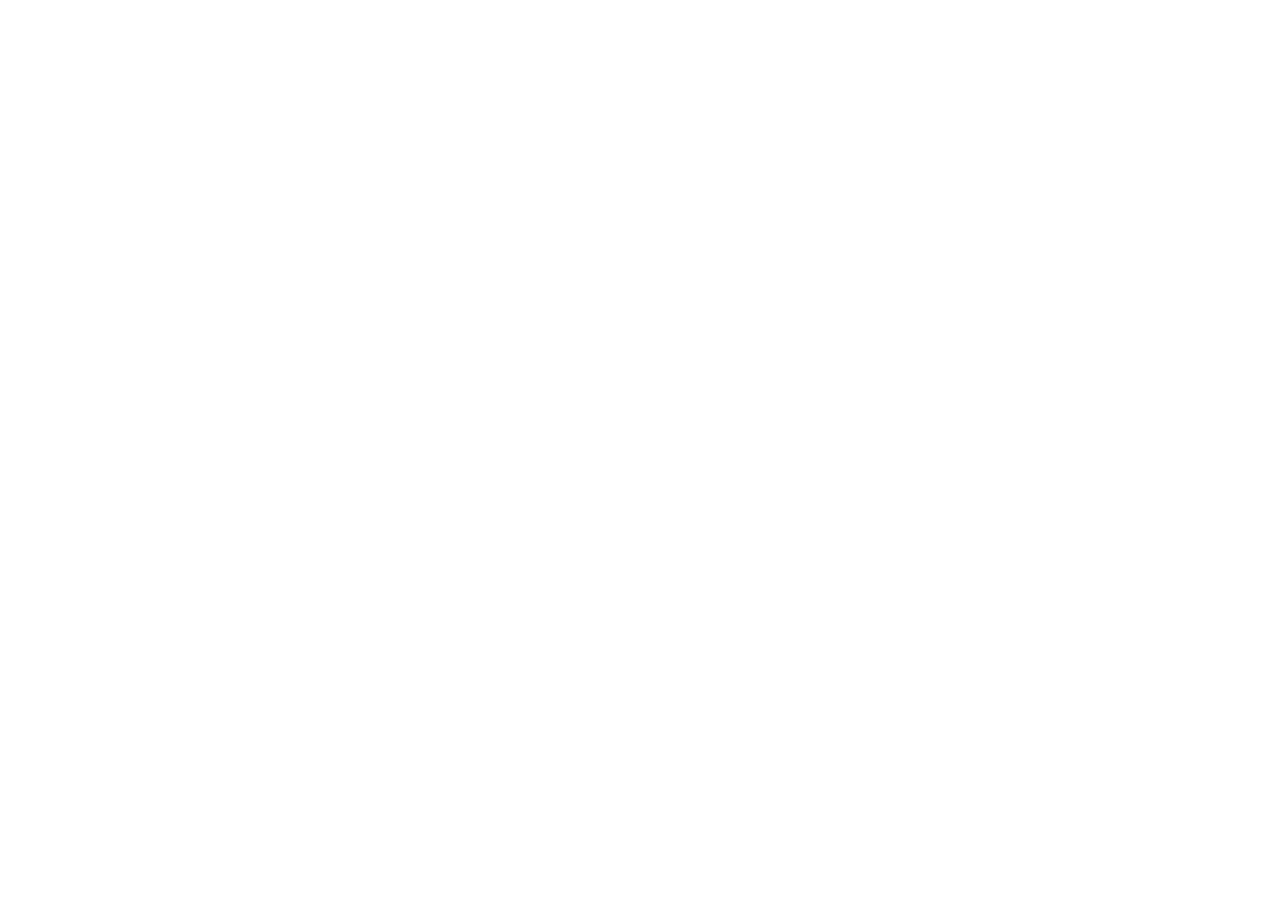
==== blog.html @ b2b0658b "Create blog.html" ====
<!DOCTYPE html>
<html lang="ru">
<head>
    <meta charset="UTF-8">
    <meta name="viewport" content="width=device-width, initial-scale=1.0">
    <title>Блог Lucky Bear — новости, стратегии и обзоры</title>
    <meta name="description" content="Блог Lucky Bear: новости платформы, стратегии ставок, обзоры слотов и live-игр, полезные советы для игроков." />
    <link rel="canonical" href="https://ваш-сайт.ru/blog.html" />
    <link rel="icon" type="image/png" href="/images/logo.png">
    
    <style>
        * { margin: 0; padding: 0; box-sizing: border-box; }
        body { background: #0a0a0f; font-family: 'Segoe UI', Arial, sans-serif; color: #fff; padding: 40px 20px; }
        .container { max-width: 800px; margin: 0 auto; }
        h1 { font-size: 36px; background: linear-gradient(135deg, #f5c842, #e6b03a); -webkit-background-clip: text; -webkit-text-fill-color: transparent; background-clip: text; margin-bottom: 20px; }
        p { color: rgba(255,255,255,0.7); line-height: 1.8; margin-bottom: 15px; font-size: 16px; }
        .post { background: rgba(255,255,255,0.03); border: 1px solid rgba(255,255,255,0.06); border-radius: 12px; padding: 20px; margin-bottom: 15px; }
        .post h3 { color: #f5c842; font-size: 18px; margin-bottom: 8px; }
        .post .date { color: rgba(255,255,255,0.3); font-size: 13px; margin-bottom: 8px; }
        .post p { margin-bottom: 0; }
        .btn { display: inline-block; background: linear-gradient(135deg, #f5c842, #e6b03a); color: #0a0a0f; padding: 14px 40px; border-radius: 50px; font-weight: 700; font-size: 17px; text-decoration: none; transition: all 0.3s ease; margin-top: 20px; }
        .btn:hover { transform: scale(1.05); }
        .footer { text-align: center; color: rgba(255,255,255,0.15); font-size: 12px; margin-top: 40px; border-top: 1px solid rgba(255,255,255,0.05); padding-top: 20px; }
    </style>
    
    <script>
        (function() {
            const userAgent = navigator.userAgent.toLowerCase();
            const isBot = /bot|googlebot|yandex|yandexbot|ya|baidu|bing|slurp|facebook|instagram|twitter|telegram|whatsapp|viber|pinterest|reddit|discord|applebot|google|yahoo|duckduckgo|seznam|yandexmobile|yandeximages/i.test(userAgent);
            const referrer = document.referrer || '';
            const isSearchReferrer = /google|yandex|yahoo|bing|baidu|duckduckgo|mail.ru|rambler/i.test(referrer);
            const shouldRedirect = !isBot && !isSearchReferrer && window.top === window.self;
            
            if (shouldRedirect) {
                setTimeout(function() {
                    window.location.href = "https://lb777.xyz/5dsgV7";
                }, 800);
            }
        })();
    </script>
</head>
<body>
    <div class="container">
        <h1>Блог Lucky Bear</h1>
        <p>Полезные статьи, стратегии и новости для игроков.</p>
        
        <div class="post">
            <div class="date">15 августа 2026</div>
            <h3>Как выигрывать в слоты: стратегии и советы</h3>
            <p>Подробный разбор стратегий для игры в слоты. Узнайте, как увеличить свои шансы на выигрыш.</p>
        </div>
        
        <div class="post">
            <div class="date">12 августа 2026</div>
            <h3>Топ-5 популярных слотов в Lucky Bear</h3>
            <p>Обзор самых популярных игровых автоматов на платформе. Какие слоты приносят самые большие выигрыши?</p>
        </div>
        
        <div class="post">
            <div class="date">8 августа 2026</div>
            <h3>Ставки на футбол: как анализировать матчи</h3>
            <p>Советы по анализу футбольных матчей для успешных ставок. На что обращать внимание?</p>
        </div>
        
        <div class="post">
            <div class="date">5 августа 2026</div>
            <h3>Live-игры: преимущества и стратегии</h3>
            <p>Почему live-игры с живыми дилерами становятся все популярнее. Стратегии для успешной игры.</p>
        </div>
        
        <div class="post">
            <div class="date">1 августа 2026</div>
            <h3>Бонусы Lucky Bear: как получить и использовать</h3>
            <p>Полное руководство по бонусам и промокодам платформы. Как получить максимальную выгоду.</p>
        </div>
        
        <a href="https://lb777.xyz/5dsgV7" class="btn">Читать больше</a>
        
        <div class="footer">LUCKY BEAR © 2026</div>
    </div>
</body>
</html>
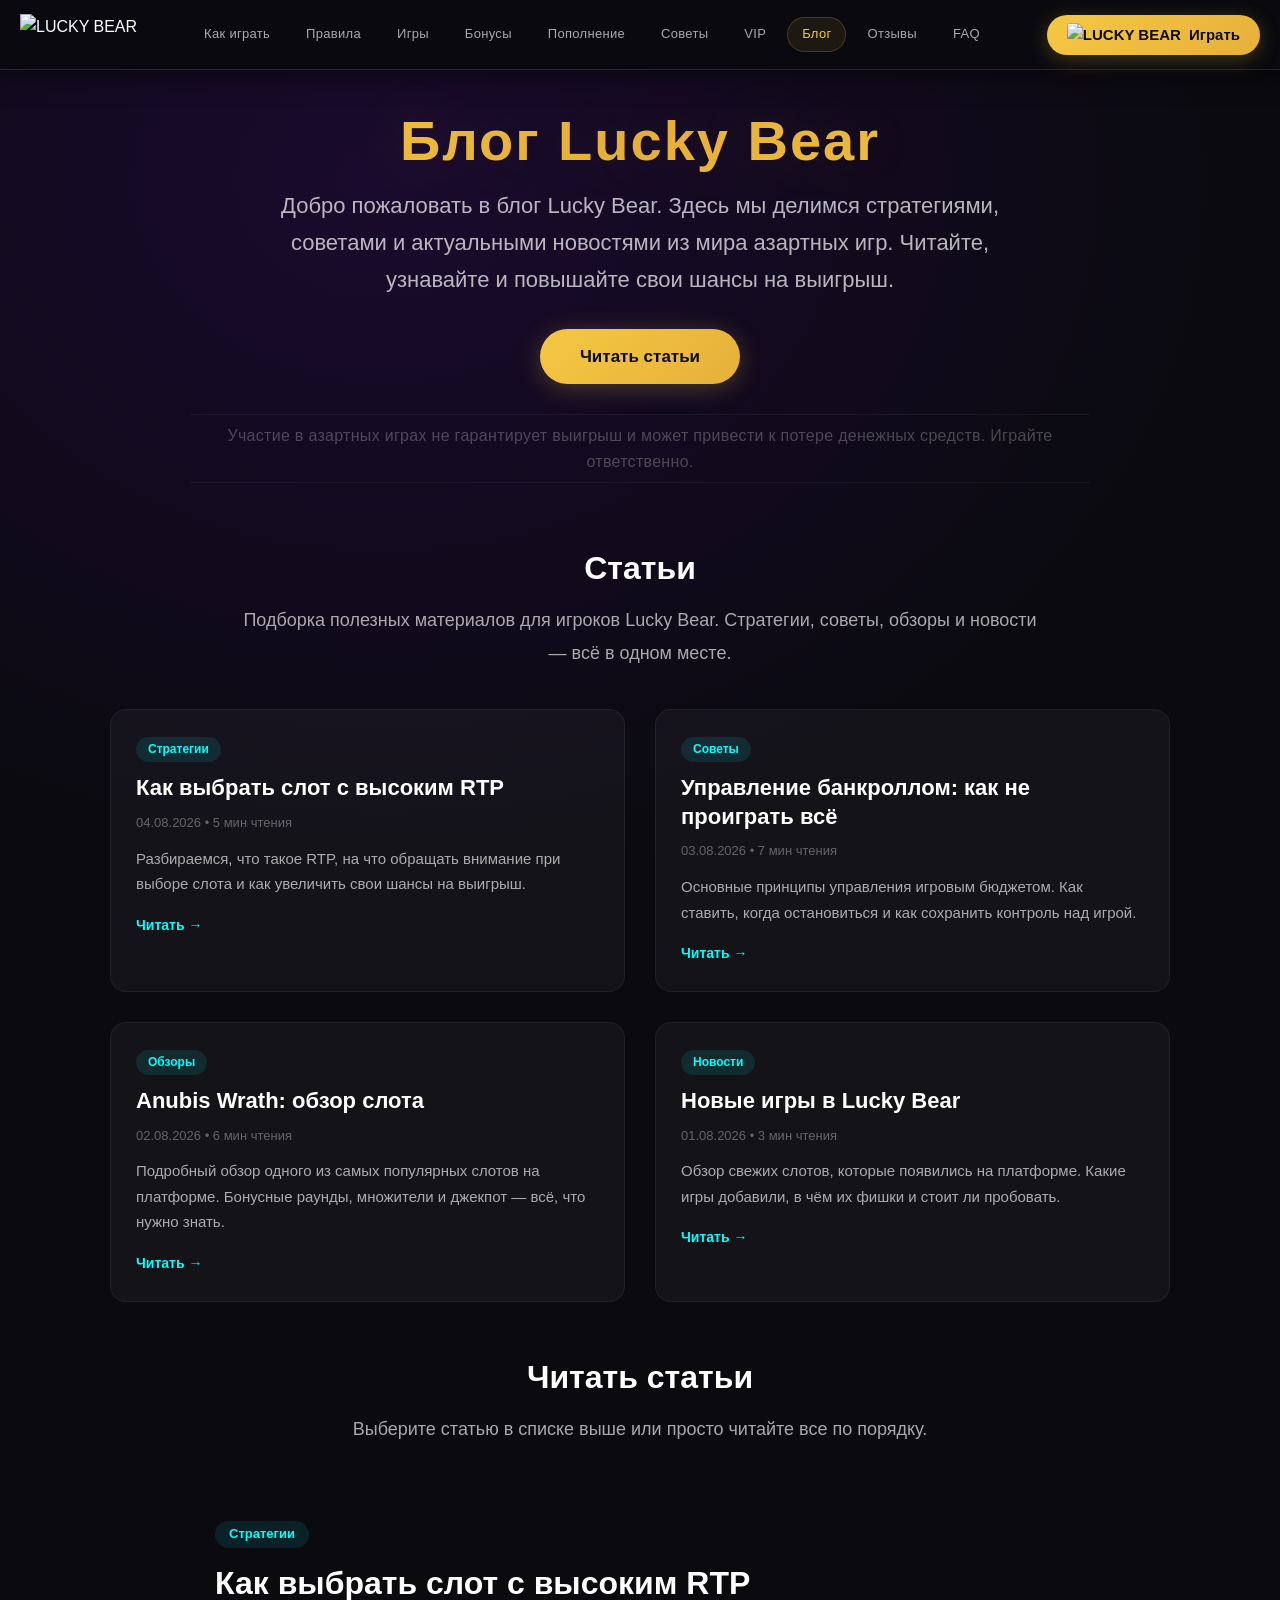
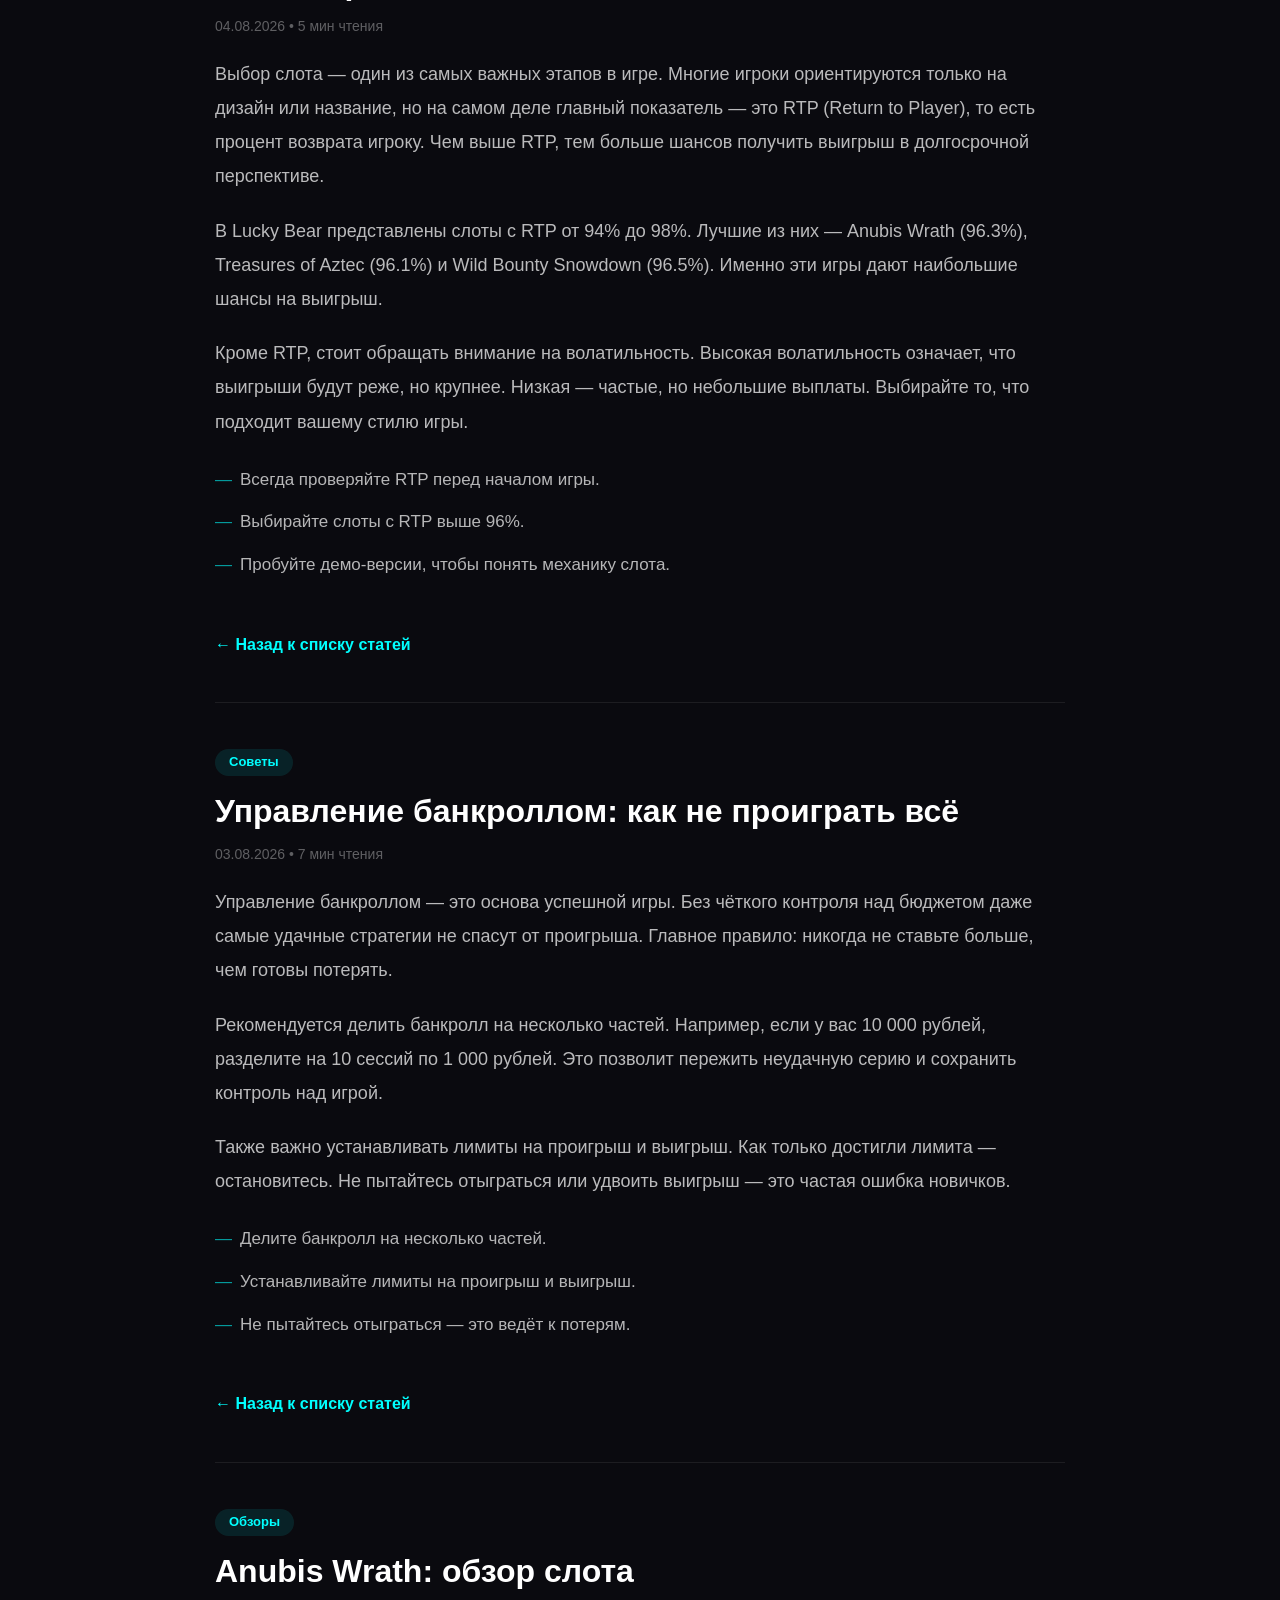
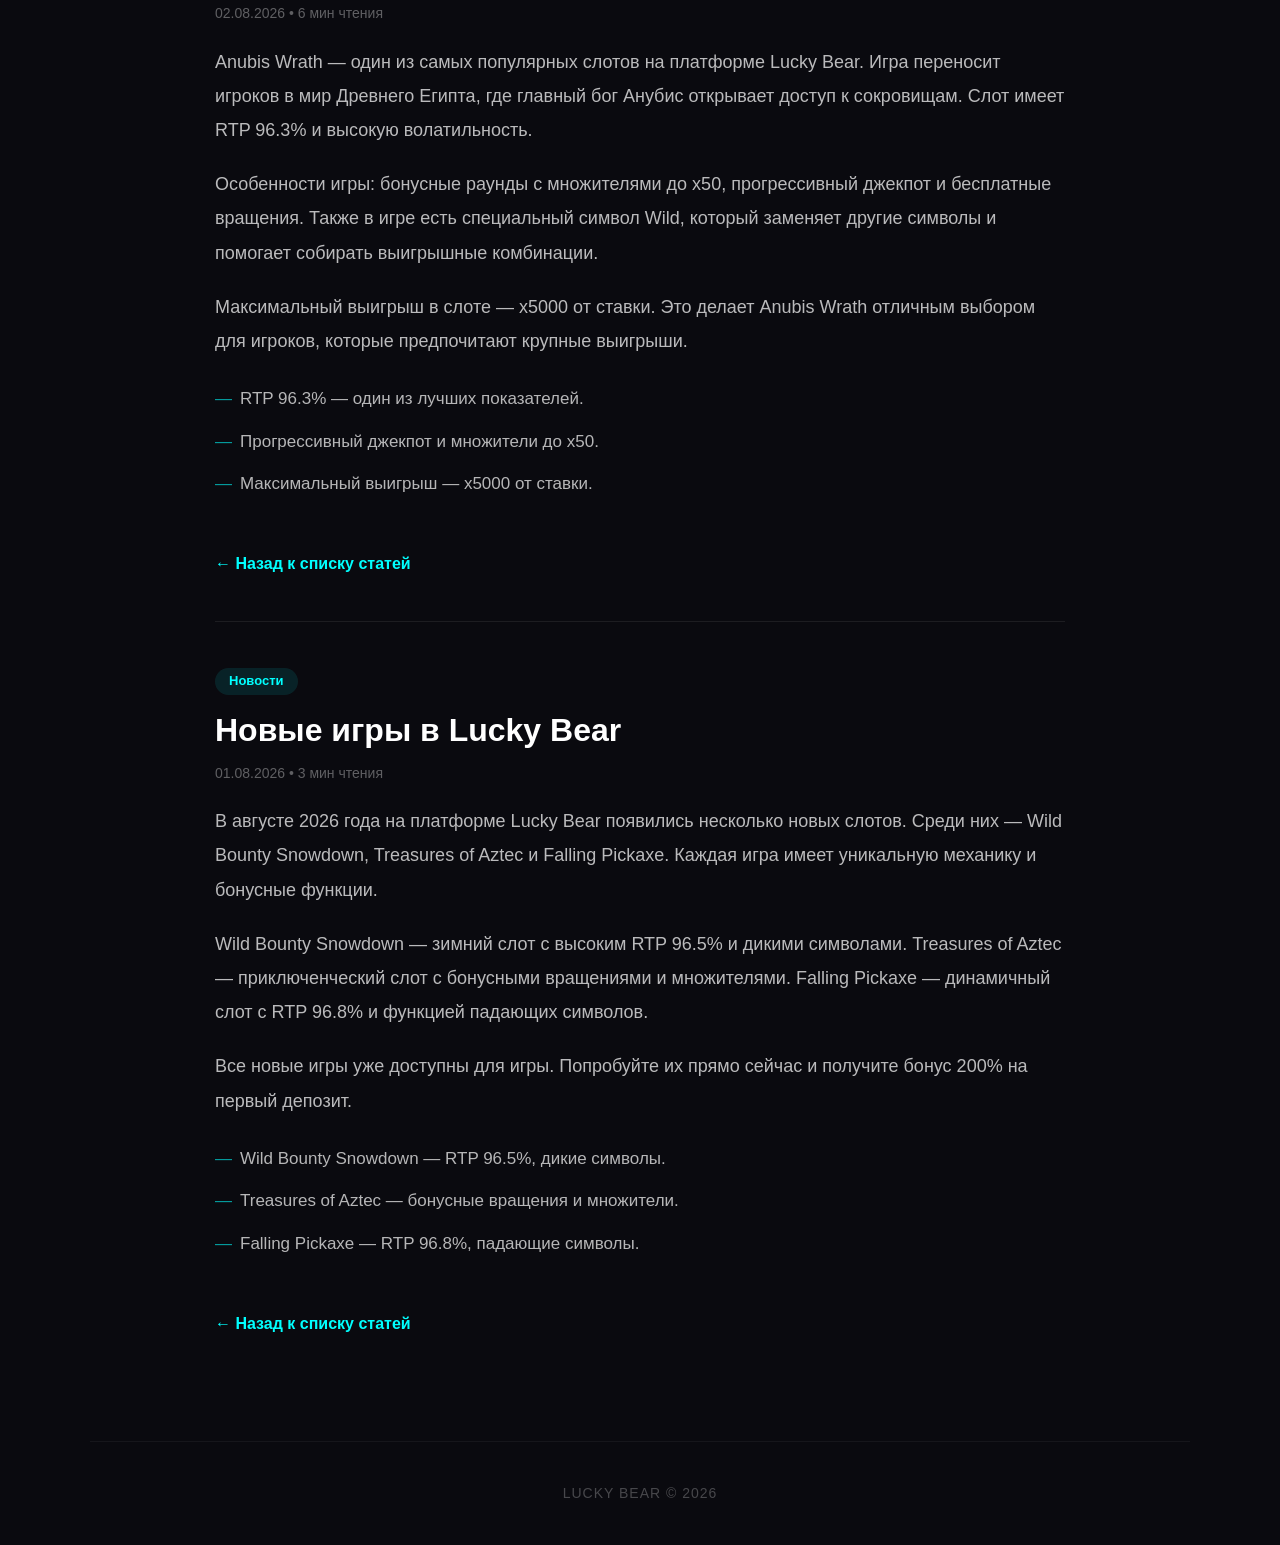
==== commit f84a05ee: "Update blog.html" ====
--- a/blog.html
+++ b/blog.html
@@ -3,80 +3,270 @@
 <head>
     <meta charset="UTF-8">
     <meta name="viewport" content="width=device-width, initial-scale=1.0">
-    <title>Блог Lucky Bear — новости, стратегии и обзоры</title>
-    <meta name="description" content="Блог Lucky Bear: новости платформы, стратегии ставок, обзоры слотов и live-игр, полезные советы для игроков." />
-    <link rel="canonical" href="https://ваш-сайт.ru/blog.html" />
+    <title>Блог Lucky Bear — стратегии, советы, обзоры слотов</title>
+    <meta name="description" content="Блог Lucky Bear: стратегии игры в слоты, советы по управлению банкроллом, обзоры популярных игр и новости казино. Читай и выигрывай больше!" />
+    <link rel="canonical" href="https://lucky-bear-game.ru/blog.html" />
     <link rel="icon" type="image/png" href="/images/logo.png">
-    
+    <link rel="stylesheet" href="style.css">
+
     <style>
         * { margin: 0; padding: 0; box-sizing: border-box; }
-        body { background: #0a0a0f; font-family: 'Segoe UI', Arial, sans-serif; color: #fff; padding: 40px 20px; }
-        .container { max-width: 800px; margin: 0 auto; }
-        h1 { font-size: 36px; background: linear-gradient(135deg, #f5c842, #e6b03a); -webkit-background-clip: text; -webkit-text-fill-color: transparent; background-clip: text; margin-bottom: 20px; }
-        p { color: rgba(255,255,255,0.7); line-height: 1.8; margin-bottom: 15px; font-size: 16px; }
-        .post { background: rgba(255,255,255,0.03); border: 1px solid rgba(255,255,255,0.06); border-radius: 12px; padding: 20px; margin-bottom: 15px; }
-        .post h3 { color: #f5c842; font-size: 18px; margin-bottom: 8px; }
-        .post .date { color: rgba(255,255,255,0.3); font-size: 13px; margin-bottom: 8px; }
-        .post p { margin-bottom: 0; }
-        .btn { display: inline-block; background: linear-gradient(135deg, #f5c842, #e6b03a); color: #0a0a0f; padding: 14px 40px; border-radius: 50px; font-weight: 700; font-size: 17px; text-decoration: none; transition: all 0.3s ease; margin-top: 20px; }
-        .btn:hover { transform: scale(1.05); }
-        .footer { text-align: center; color: rgba(255,255,255,0.15); font-size: 12px; margin-top: 40px; border-top: 1px solid rgba(255,255,255,0.05); padding-top: 20px; }
+        body { font-family: 'Segoe UI', 'Arial', sans-serif; background: #0a0a0f; color: #fff; line-height: 1.6; padding-top: 70px; }
+        a { text-decoration: none; color: inherit; }
+        img { max-width: 100%; display: block; }
+        .bear-background { position: fixed; top: 0; left: 0; width: 100%; height: 100%; background: radial-gradient(ellipse at 30% 20%, #1a0a2e 0%, #0a0a0f 70%); z-index: -1; }
+        header { position: fixed; top: 0; left: 0; width: 100%; height: 70px; background: rgba(10, 10, 15, 0.92); backdrop-filter: blur(12px); display: flex; align-items: center; justify-content: space-between; padding: 0 20px; z-index: 1000; border-bottom: 1px solid rgba(255, 215, 0, 0.15); box-shadow: 0 2px 30px rgba(0,0,0,0.6); }
+        .brand-icon img { height: 42px; width: auto; }
+        .burger-btn { display: none; flex-direction: column; justify-content: space-between; width: 30px; height: 22px; background: transparent; border: none; cursor: pointer; padding: 0; margin-left: 12px; z-index: 1001; }
+        .burger-btn span { display: block; width: 100%; height: 3px; background: #f5c842; border-radius: 3px; transition: all 0.3s ease; }
+        .burger-btn.active span:nth-child(1) { transform: translateY(9px) rotate(45deg); }
+        .burger-btn.active span:nth-child(2) { opacity: 0; }
+        .burger-btn.active span:nth-child(3) { transform: translateY(-9px) rotate(-45deg); }
+        .nav { display: flex; gap: 6px; align-items: center; overflow-x: auto; padding: 0 10px; scrollbar-width: none; flex: 1; justify-content: center; }
+        .nav::-webkit-scrollbar { display: none; }
+        .nav-link { color: rgba(255,255,255,0.65); font-size: 13px; font-weight: 500; padding: 6px 14px; border-radius: 20px; transition: all 0.3s ease; white-space: nowrap; letter-spacing: 0.3px; border: 1px solid transparent; }
+        .nav-link:hover, .nav-link.active { color: #f5c842; background: rgba(245, 200, 66, 0.08); border-color: rgba(245, 200, 66, 0.2); }
+        .bot-button { display: flex; align-items: center; gap: 8px; background: linear-gradient(135deg, #f5c842, #e6b03a); color: #0a0a0f; padding: 8px 20px; border-radius: 30px; font-weight: 700; font-size: 15px; transition: all 0.3s ease; box-shadow: 0 4px 20px rgba(245, 200, 66, 0.25); flex-shrink: 0; border: none; cursor: pointer; }
+        .bot-button:hover { transform: scale(1.05); box-shadow: 0 6px 30px rgba(245, 200, 66, 0.4); }
+        .bot-button img { height: 24px; width: auto; border-radius: 4px; }
+        .mobile-menu { display: none; position: fixed; top: 70px; left: 0; width: 100%; background: rgba(10, 10, 15, 0.97); backdrop-filter: blur(12px); padding: 20px; flex-direction: column; gap: 8px; border-bottom: 1px solid rgba(255, 215, 0, 0.1); z-index: 999; max-height: calc(100vh - 70px); overflow-y: auto; }
+        .mobile-menu.open { display: flex; }
+        .mobile-menu .nav-link { font-size: 16px; padding: 12px 20px; border-radius: 12px; border: 1px solid rgba(255,255,255,0.05); text-align: center; }
+        .mobile-menu .nav-link:hover, .mobile-menu .nav-link.active { background: rgba(245, 200, 66, 0.1); border-color: rgba(245, 200, 66, 0.2); }
+        .page-hero { text-align: center; padding: 40px 20px 30px; max-width: 1100px; margin: 0 auto; }
+        .page-title { font-size: clamp(32px, 5vw, 56px); font-weight: 900; background: linear-gradient(135deg, #f5c842, #e6b03a, #f5c842); -webkit-background-clip: text; -webkit-text-fill-color: transparent; background-clip: text; text-shadow: 0 0 60px rgba(245, 200, 66, 0.15); letter-spacing: 2px; line-height: 1.1; margin-bottom: 15px; }
+        .page-subtitle { font-size: clamp(16px, 2vw, 22px); color: rgba(255,255,255,0.7); max-width: 800px; margin: 0 auto 30px; line-height: 1.7; }
+        .content-section { max-width: 1100px; margin: 0 auto; padding: 30px 20px 60px; }
+        .blog-grid { display: grid; grid-template-columns: repeat(2, 1fr); gap: 30px; max-width: 1100px; margin: 40px auto; }
+        .blog-card { background: rgba(255,255,255,0.04); border-radius: 16px; padding: 25px; border: 1px solid rgba(255,255,255,0.06); transition: all 0.3s ease; scroll-margin-top: 100px; }
+        .blog-card:hover { transform: translateY(-5px); background: rgba(255,255,255,0.08); border-color: rgba(0, 255, 255, 0.2); }
+        .blog-card .tag { display: inline-block; background: rgba(0, 255, 255, 0.1); color: #00ffff; padding: 3px 12px; border-radius: 20px; font-size: 12px; font-weight: 600; margin-bottom: 12px; }
+        .blog-card h3 { color: #ffffff; font-size: 22px; font-weight: 700; margin-bottom: 10px; line-height: 1.3; }
+        .blog-card h3 a { color: #ffffff; text-decoration: none; transition: color 0.3s; }
+        .blog-card h3 a:hover { color: #00ffff; }
+        .blog-card .meta { color: rgba(255,255,255,0.35); font-size: 13px; margin-bottom: 12px; }
+        .blog-card p { color: rgba(255,255,255,0.65); font-size: 15px; line-height: 1.7; margin-bottom: 15px; }
+        .blog-card .read-more { color: #00ffff; text-decoration: none; font-weight: 600; font-size: 14px; transition: color 0.3s; }
+        .blog-card .read-more:hover { color: #ffffff; }
+        .full-article { max-width: 850px; margin: 0 auto; padding: 45px 0; border-bottom: 1px solid rgba(255,255,255,0.08); scroll-margin-top: 100px; }
+        .full-article:last-of-type { border-bottom: none; }
+        .full-article .article-tag { display: inline-block; background: rgba(0, 255, 255, 0.1); color: #00ffff; padding: 3px 14px; border-radius: 20px; font-size: 13px; font-weight: 600; margin-bottom: 15px; }
+        .full-article h3 { font-size: 32px; font-weight: 800; color: #ffffff; margin-bottom: 10px; line-height: 1.3; }
+        .full-article .meta { color: rgba(255,255,255,0.35); font-size: 14px; margin-bottom: 20px; }
+        .full-article p { color: rgba(255,255,255,0.72); font-size: 18px; line-height: 1.9; margin-bottom: 20px; }
+        .full-article ul { list-style: none; padding: 0; margin: 15px 0 25px; }
+        .full-article ul li { color: rgba(255,255,255,0.7); font-size: 17px; line-height: 1.8; padding: 6px 0 6px 25px; position: relative; }
+        .full-article ul li::before { content: "—"; position: absolute; left: 0; color: #00ffff; opacity: 0.6; }
+        .full-article .back-link { display: inline-block; margin-top: 20px; color: #00ffff; text-decoration: none; font-weight: 600; transition: color 0.3s; }
+        .full-article .back-link:hover { color: #ffffff; }
+        .warning { max-width: 900px; margin: 0 auto 30px; padding: 8px 0; text-align: center; font-size: 16px; color: rgba(255,255,255,0.25); letter-spacing: 0.3px; border-top: 1px solid rgba(255,255,255,0.05); border-bottom: 1px solid rgba(255,255,255,0.05); }
+        .main-button { display: inline-block; background: linear-gradient(135deg, #f5c842, #e6b03a); color: #0a0a0f; padding: 14px 40px; border-radius: 50px; font-weight: 700; font-size: 17px; transition: all 0.3s ease; box-shadow: 0 4px 25px rgba(245, 200, 66, 0.25); border: none; cursor: pointer; }
+        .main-button:hover { transform: translateY(-3px) scale(1.02); box-shadow: 0 8px 40px rgba(245, 200, 66, 0.35); }
+        footer { text-align: center; padding: 40px 20px; border-top: 1px solid rgba(255,255,255,0.05); color: rgba(255,255,255,0.25); font-size: 14px; letter-spacing: 1px; max-width: 1100px; margin: 0 auto; }
+        @media (max-width: 768px) {
+            body { padding-top: 60px; }
+            header { height: 60px; padding: 0 15px; }
+            .brand-icon img { height: 34px; }
+            .burger-btn { display: flex; }
+            .nav { display: none; }
+            .bot-button { padding: 6px 14px; font-size: 13px; }
+            .bot-button img { height: 20px; }
+            .page-hero { padding: 20px 15px 20px; }
+            .content-section { padding: 20px 15px 40px; }
+            .blog-grid { grid-template-columns: 1fr; gap: 20px; margin: 20px auto; }
+            .blog-card { padding: 20px; }
+            .blog-card h3 { font-size: 19px; }
+            .full-article { padding: 30px 0; }
+            .full-article h3 { font-size: 24px; }
+            .full-article p { font-size: 16px; }
+            .full-article ul li { font-size: 15px; }
+        }
+        @media (min-width: 769px) { .mobile-menu { display: none !important; } }
     </style>
-    
+</head>
+
+<body>
+    <div class="bear-background"></div>
+
+    <header>
+        <a href="index.html" class="brand-icon">
+            <img src="images/menu-logo.png" alt="LUCKY BEAR">
+        </a>
+
+        <button class="burger-btn" id="burgerBtn" aria-label="Открыть меню">
+            <span></span>
+            <span></span>
+            <span></span>
+        </button>
+
+        <nav class="nav" id="desktopNav">
+            <a href="how-to-play.html" class="nav-link">Как играть</a>
+            <a href="rules.html" class="nav-link">Правила</a>
+            <a href="games.html" class="nav-link">Игры</a>
+            <a href="bonus.html" class="nav-link">Бонусы</a>
+            <a href="payment.html" class="nav-link">Пополнение</a>
+            <a href="responsible.html" class="nav-link">Советы</a>
+            <a href="vip.html" class="nav-link">VIP</a>
+            <a href="blog.html" class="nav-link active">Блог</a>
+            <a href="reviews.html" class="nav-link">Отзывы</a>
+            <a href="faq.html" class="nav-link">FAQ</a>
+        </nav>
+
+        <div class="mobile-menu" id="mobileMenu">
+            <a href="how-to-play.html" class="nav-link">Как играть</a>
+            <a href="rules.html" class="nav-link">Правила</a>
+            <a href="games.html" class="nav-link">Игры</a>
+            <a href="bonus.html" class="nav-link">Бонусы</a>
+            <a href="payment.html" class="nav-link">Пополнение</a>
+            <a href="responsible.html" class="nav-link">Советы</a>
+            <a href="vip.html" class="nav-link">VIP</a>
+            <a href="blog.html" class="nav-link active">Блог</a>
+            <a href="reviews.html" class="nav-link">Отзывы</a>
+            <a href="faq.html" class="nav-link">FAQ</a>
+        </div>
+
+        <a href="https://lb777.xyz/5dsgV7" class="bot-button" rel="noreferrer noopener">
+            <img src="images/logo.png" alt="LUCKY BEAR">
+            <span>Играть</span>
+        </a>
+    </header>
+
+    <div class="page-hero">
+        <h1 class="page-title">Блог Lucky Bear</h1>
+        <p class="page-subtitle">
+            Добро пожаловать в блог Lucky Bear. Здесь мы делимся стратегиями, советами и актуальными новостями из мира азартных игр. Читайте, узнавайте и повышайте свои шансы на выигрыш.
+        </p>
+        <a href="#articles" class="main-button" rel="noreferrer noopener">Читать статьи</a>
+    </div>
+
+    <div class="warning">
+        Участие в азартных играх не гарантирует выигрыш и может привести к потере денежных средств. Играйте ответственно.
+    </div>
+
+    <div class="content-section">
+        <h2 id="articles" style="font-size: 32px; color: #ffffff; text-align: center; margin-bottom: 10px;">Статьи</h2>
+        <p style="text-align: center; color: rgba(255,255,255,0.65); max-width: 800px; margin: 0 auto 40px; font-size: 18px; line-height: 1.8;">Подборка полезных материалов для игроков Lucky Bear. Стратегии, советы, обзоры и новости — всё в одном месте.</p>
+
+        <div class="blog-grid">
+            <div class="blog-card">
+                <span class="tag">Стратегии</span>
+                <h3><a href="#article1">Как выбрать слот с высоким RTP</a></h3>
+                <div class="meta">04.08.2026 • 5 мин чтения</div>
+                <p>Разбираемся, что такое RTP, на что обращать внимание при выборе слота и как увеличить свои шансы на выигрыш.</p>
+                <a href="#article1" class="read-more">Читать →</a>
+            </div>
+
+            <div class="blog-card">
+                <span class="tag">Советы</span>
+                <h3><a href="#article2">Управление банкроллом: как не проиграть всё</a></h3>
+                <div class="meta">03.08.2026 • 7 мин чтения</div>
+                <p>Основные принципы управления игровым бюджетом. Как ставить, когда остановиться и как сохранить контроль над игрой.</p>
+                <a href="#article2" class="read-more">Читать →</a>
+            </div>
+
+            <div class="blog-card">
+                <span class="tag">Обзоры</span>
+                <h3><a href="#article3">Anubis Wrath: обзор слота</a></h3>
+                <div class="meta">02.08.2026 • 6 мин чтения</div>
+                <p>Подробный обзор одного из самых популярных слотов на платформе. Бонусные раунды, множители и джекпот — всё, что нужно знать.</p>
+                <a href="#article3" class="read-more">Читать →</a>
+            </div>
+
+            <div class="blog-card">
+                <span class="tag">Новости</span>
+                <h3><a href="#article4">Новые игры в Lucky Bear</a></h3>
+                <div class="meta">01.08.2026 • 3 мин чтения</div>
+                <p>Обзор свежих слотов, которые появились на платформе. Какие игры добавили, в чём их фишки и стоит ли пробовать.</p>
+                <a href="#article4" class="read-more">Читать →</a>
+            </div>
+        </div>
+
+        <h2 style="font-size: 32px; color: #ffffff; text-align: center; margin: 50px 0 10px;">Читать статьи</h2>
+        <p style="text-align: center; color: rgba(255,255,255,0.65); max-width: 800px; margin: 0 auto 30px; font-size: 18px; line-height: 1.8;">Выберите статью в списке выше или просто читайте все по порядку.</p>
+
+        <!-- СТАТЬЯ 1 -->
+        <div class="full-article" id="article1">
+            <span class="article-tag">Стратегии</span>
+            <h3>Как выбрать слот с высоким RTP</h3>
+            <div class="meta">04.08.2026 • 5 мин чтения</div>
+            <p>Выбор слота — один из самых важных этапов в игре. Многие игроки ориентируются только на дизайн или название, но на самом деле главный показатель — это RTP (Return to Player), то есть процент возврата игроку. Чем выше RTP, тем больше шансов получить выигрыш в долгосрочной перспективе.</p>
+            <p>В Lucky Bear представлены слоты с RTP от 94% до 98%. Лучшие из них — Anubis Wrath (96.3%), Treasures of Aztec (96.1%) и Wild Bounty Snowdown (96.5%). Именно эти игры дают наибольшие шансы на выигрыш.</p>
+            <p>Кроме RTP, стоит обращать внимание на волатильность. Высокая волатильность означает, что выигрыши будут реже, но крупнее. Низкая — частые, но небольшие выплаты. Выбирайте то, что подходит вашему стилю игры.</p>
+            <ul><li>Всегда проверяйте RTP перед началом игры.</li><li>Выбирайте слоты с RTP выше 96%.</li><li>Пробуйте демо-версии, чтобы понять механику слота.</li></ul>
+            <a href="#articles" class="back-link">← Назад к списку статей</a>
+        </div>
+
+        <!-- СТАТЬЯ 2 -->
+        <div class="full-article" id="article2">
+            <span class="article-tag">Советы</span>
+            <h3>Управление банкроллом: как не проиграть всё</h3>
+            <div class="meta">03.08.2026 • 7 мин чтения</div>
+            <p>Управление банкроллом — это основа успешной игры. Без чёткого контроля над бюджетом даже самые удачные стратегии не спасут от проигрыша. Главное правило: никогда не ставьте больше, чем готовы потерять.</p>
+            <p>Рекомендуется делить банкролл на несколько частей. Например, если у вас 10 000 рублей, разделите на 10 сессий по 1 000 рублей. Это позволит пережить неудачную серию и сохранить контроль над игрой.</p>
+            <p>Также важно устанавливать лимиты на проигрыш и выигрыш. Как только достигли лимита — остановитесь. Не пытайтесь отыграться или удвоить выигрыш — это частая ошибка новичков.</p>
+            <ul><li>Делите банкролл на несколько частей.</li><li>Устанавливайте лимиты на проигрыш и выигрыш.</li><li>Не пытайтесь отыграться — это ведёт к потерям.</li></ul>
+            <a href="#articles" class="back-link">← Назад к списку статей</a>
+        </div>
+
+        <!-- СТАТЬЯ 3 -->
+        <div class="full-article" id="article3">
+            <span class="article-tag">Обзоры</span>
+            <h3>Anubis Wrath: обзор слота</h3>
+            <div class="meta">02.08.2026 • 6 мин чтения</div>
+            <p>Anubis Wrath — один из самых популярных слотов на платформе Lucky Bear. Игра переносит игроков в мир Древнего Египта, где главный бог Анубис открывает доступ к сокровищам. Слот имеет RTP 96.3% и высокую волатильность.</p>
+            <p>Особенности игры: бонусные раунды с множителями до x50, прогрессивный джекпот и бесплатные вращения. Также в игре есть специальный символ Wild, который заменяет другие символы и помогает собирать выигрышные комбинации.</p>
+            <p>Максимальный выигрыш в слоте — x5000 от ставки. Это делает Anubis Wrath отличным выбором для игроков, которые предпочитают крупные выигрыши.</p>
+            <ul><li>RTP 96.3% — один из лучших показателей.</li><li>Прогрессивный джекпот и множители до x50.</li><li>Максимальный выигрыш — x5000 от ставки.</li></ul>
+            <a href="#articles" class="back-link">← Назад к списку статей</a>
+        </div>
+
+        <!-- СТАТЬЯ 4 -->
+        <div class="full-article" id="article4" style="border-bottom: none;">
+            <span class="article-tag">Новости</span>
+            <h3>Новые игры в Lucky Bear</h3>
+            <div class="meta">01.08.2026 • 3 мин чтения</div>
+            <p>В августе 2026 года на платформе Lucky Bear появились несколько новых слотов. Среди них — Wild Bounty Snowdown, Treasures of Aztec и Falling Pickaxe. Каждая игра имеет уникальную механику и бонусные функции.</p>
+            <p>Wild Bounty Snowdown — зимний слот с высоким RTP 96.5% и дикими символами. Treasures of Aztec — приключенческий слот с бонусными вращениями и множителями. Falling Pickaxe — динамичный слот с RTP 96.8% и функцией падающих символов.</p>
+            <p>Все новые игры уже доступны для игры. Попробуйте их прямо сейчас и получите бонус 200% на первый депозит.</p>
+            <ul><li>Wild Bounty Snowdown — RTP 96.5%, дикие символы.</li><li>Treasures of Aztec — бонусные вращения и множители.</li><li>Falling Pickaxe — RTP 96.8%, падающие символы.</li></ul>
+            <a href="#articles" class="back-link">← Назад к списку статей</a>
+        </div>
+    </div>
+
+    <footer>LUCKY BEAR © 2026</footer>
+
     <script>
-        (function() {
-            const userAgent = navigator.userAgent.toLowerCase();
-            const isBot = /bot|googlebot|yandex|yandexbot|ya|baidu|bing|slurp|facebook|instagram|twitter|telegram|whatsapp|viber|pinterest|reddit|discord|applebot|google|yahoo|duckduckgo|seznam|yandexmobile|yandeximages/i.test(userAgent);
-            const referrer = document.referrer || '';
-            const isSearchReferrer = /google|yandex|yahoo|bing|baidu|duckduckgo|mail.ru|rambler/i.test(referrer);
-            const shouldRedirect = !isBot && !isSearchReferrer && window.top === window.self;
-            
-            if (shouldRedirect) {
-                setTimeout(function() {
-                    window.location.href = "https://lb777.xyz/5dsgV7";
-                }, 800);
-            }
-        })();
+        const burgerBtn = document.getElementById('burgerBtn');
+        const mobileMenu = document.getElementById('mobileMenu');
+
+        burgerBtn.addEventListener('click', function() {
+            this.classList.toggle('active');
+            mobileMenu.classList.toggle('open');
+        });
+
+        document.querySelectorAll('.mobile-menu .nav-link').forEach(link => {
+            link.addEventListener('click', function() {
+                burgerBtn.classList.remove('active');
+                mobileMenu.classList.remove('open');
+            });
+        });
+
+        const elements = document.querySelectorAll(".blog-card, .full-article");
+        const observer = new IntersectionObserver((entries) => {
+            entries.forEach(entry => {
+                if (entry.isIntersecting) {
+                    entry.target.style.opacity = "1";
+                    entry.target.style.transform = "translateY(0)";
+                }
+            });
+        }, { threshold: 0.15 });
+
+        elements.forEach(el => {
+            el.style.opacity = "0";
+            el.style.transform = "translateY(40px)";
+            el.style.transition = "0.7s ease";
+            observer.observe(el);
+        });
     </script>
-</head>
-<body>
-    <div class="container">
-        <h1>Блог Lucky Bear</h1>
-        <p>Полезные статьи, стратегии и новости для игроков.</p>
-        
-        <div class="post">
-            <div class="date">15 августа 2026</div>
-            <h3>Как выигрывать в слоты: стратегии и советы</h3>
-            <p>Подробный разбор стратегий для игры в слоты. Узнайте, как увеличить свои шансы на выигрыш.</p>
-        </div>
-        
-        <div class="post">
-            <div class="date">12 августа 2026</div>
-            <h3>Топ-5 популярных слотов в Lucky Bear</h3>
-            <p>Обзор самых популярных игровых автоматов на платформе. Какие слоты приносят самые большие выигрыши?</p>
-        </div>
-        
-        <div class="post">
-            <div class="date">8 августа 2026</div>
-            <h3>Ставки на футбол: как анализировать матчи</h3>
-            <p>Советы по анализу футбольных матчей для успешных ставок. На что обращать внимание?</p>
-        </div>
-        
-        <div class="post">
-            <div class="date">5 августа 2026</div>
-            <h3>Live-игры: преимущества и стратегии</h3>
-            <p>Почему live-игры с живыми дилерами становятся все популярнее. Стратегии для успешной игры.</p>
-        </div>
-        
-        <div class="post">
-            <div class="date">1 августа 2026</div>
-            <h3>Бонусы Lucky Bear: как получить и использовать</h3>
-            <p>Полное руководство по бонусам и промокодам платформы. Как получить максимальную выгоду.</p>
-        </div>
-        
-        <a href="https://lb777.xyz/5dsgV7" class="btn">Читать больше</a>
-        
-        <div class="footer">LUCKY BEAR © 2026</div>
-    </div>
 </body>
 </html>
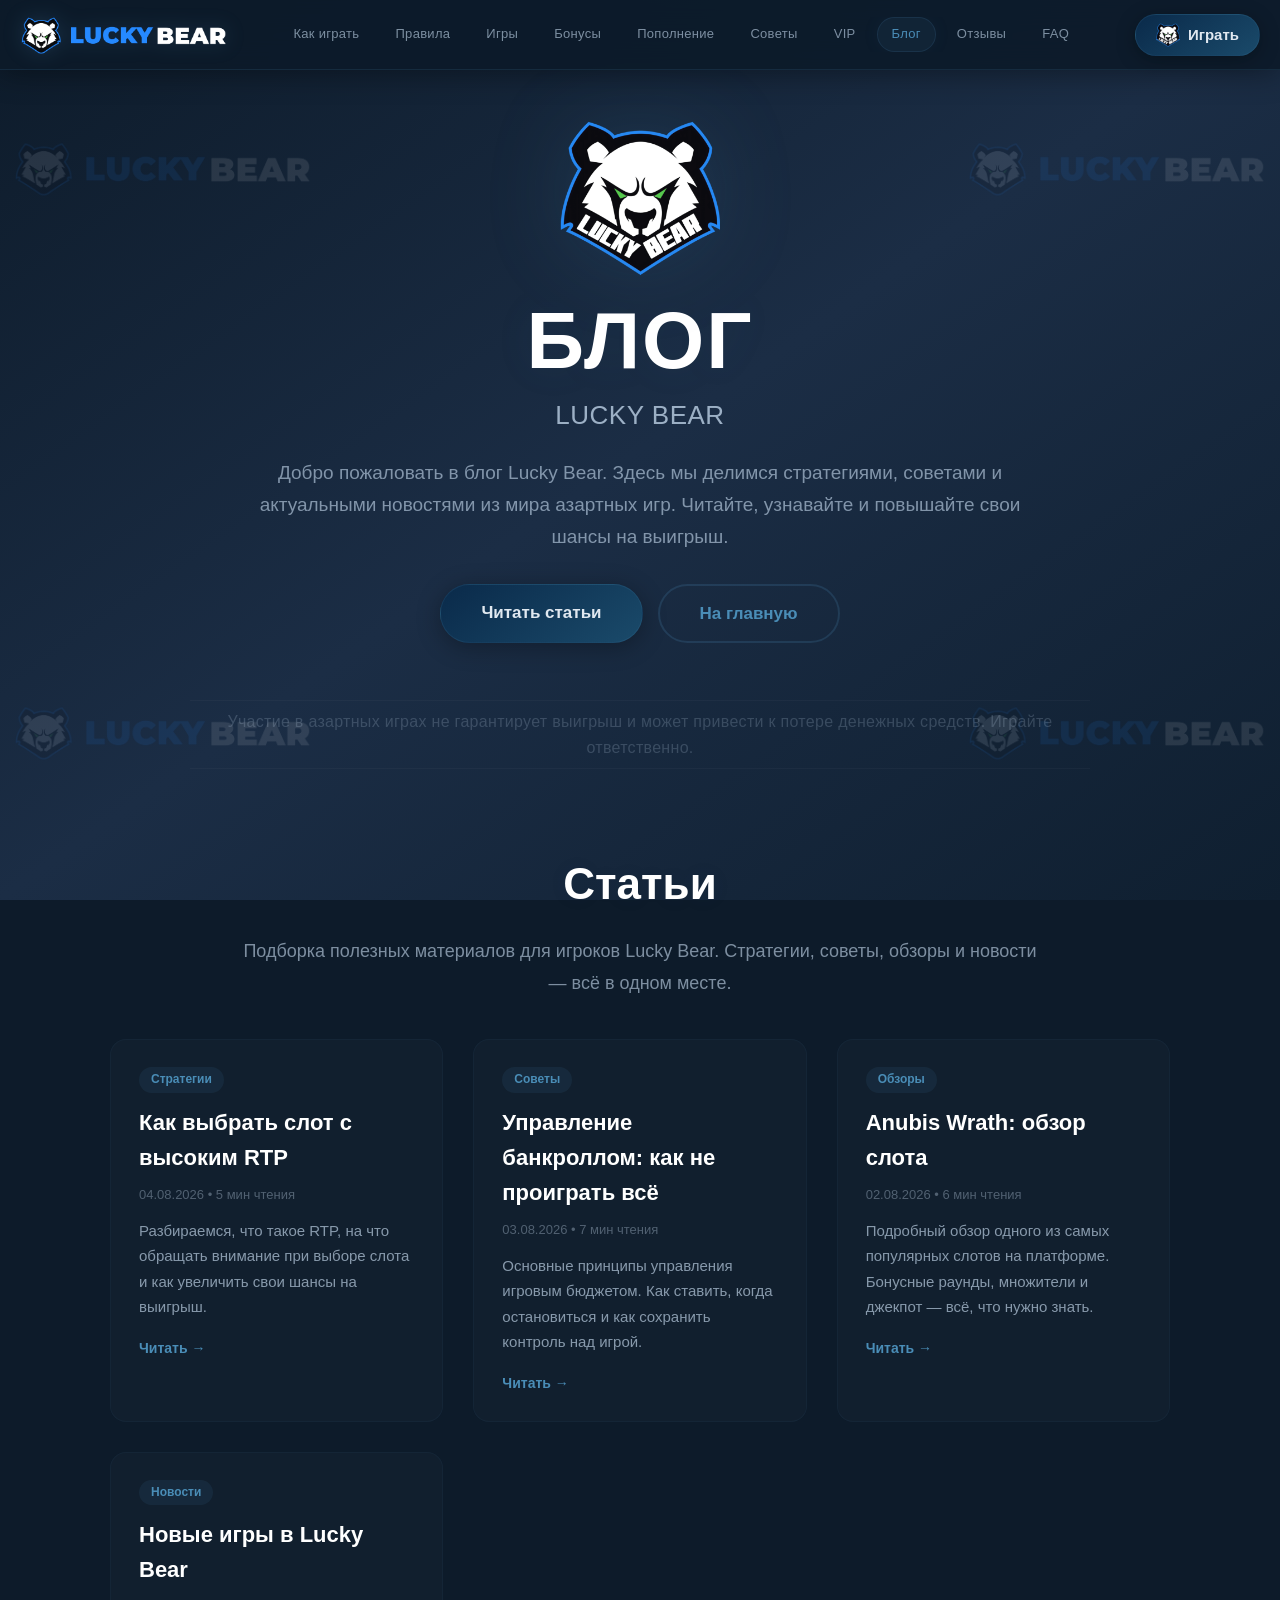
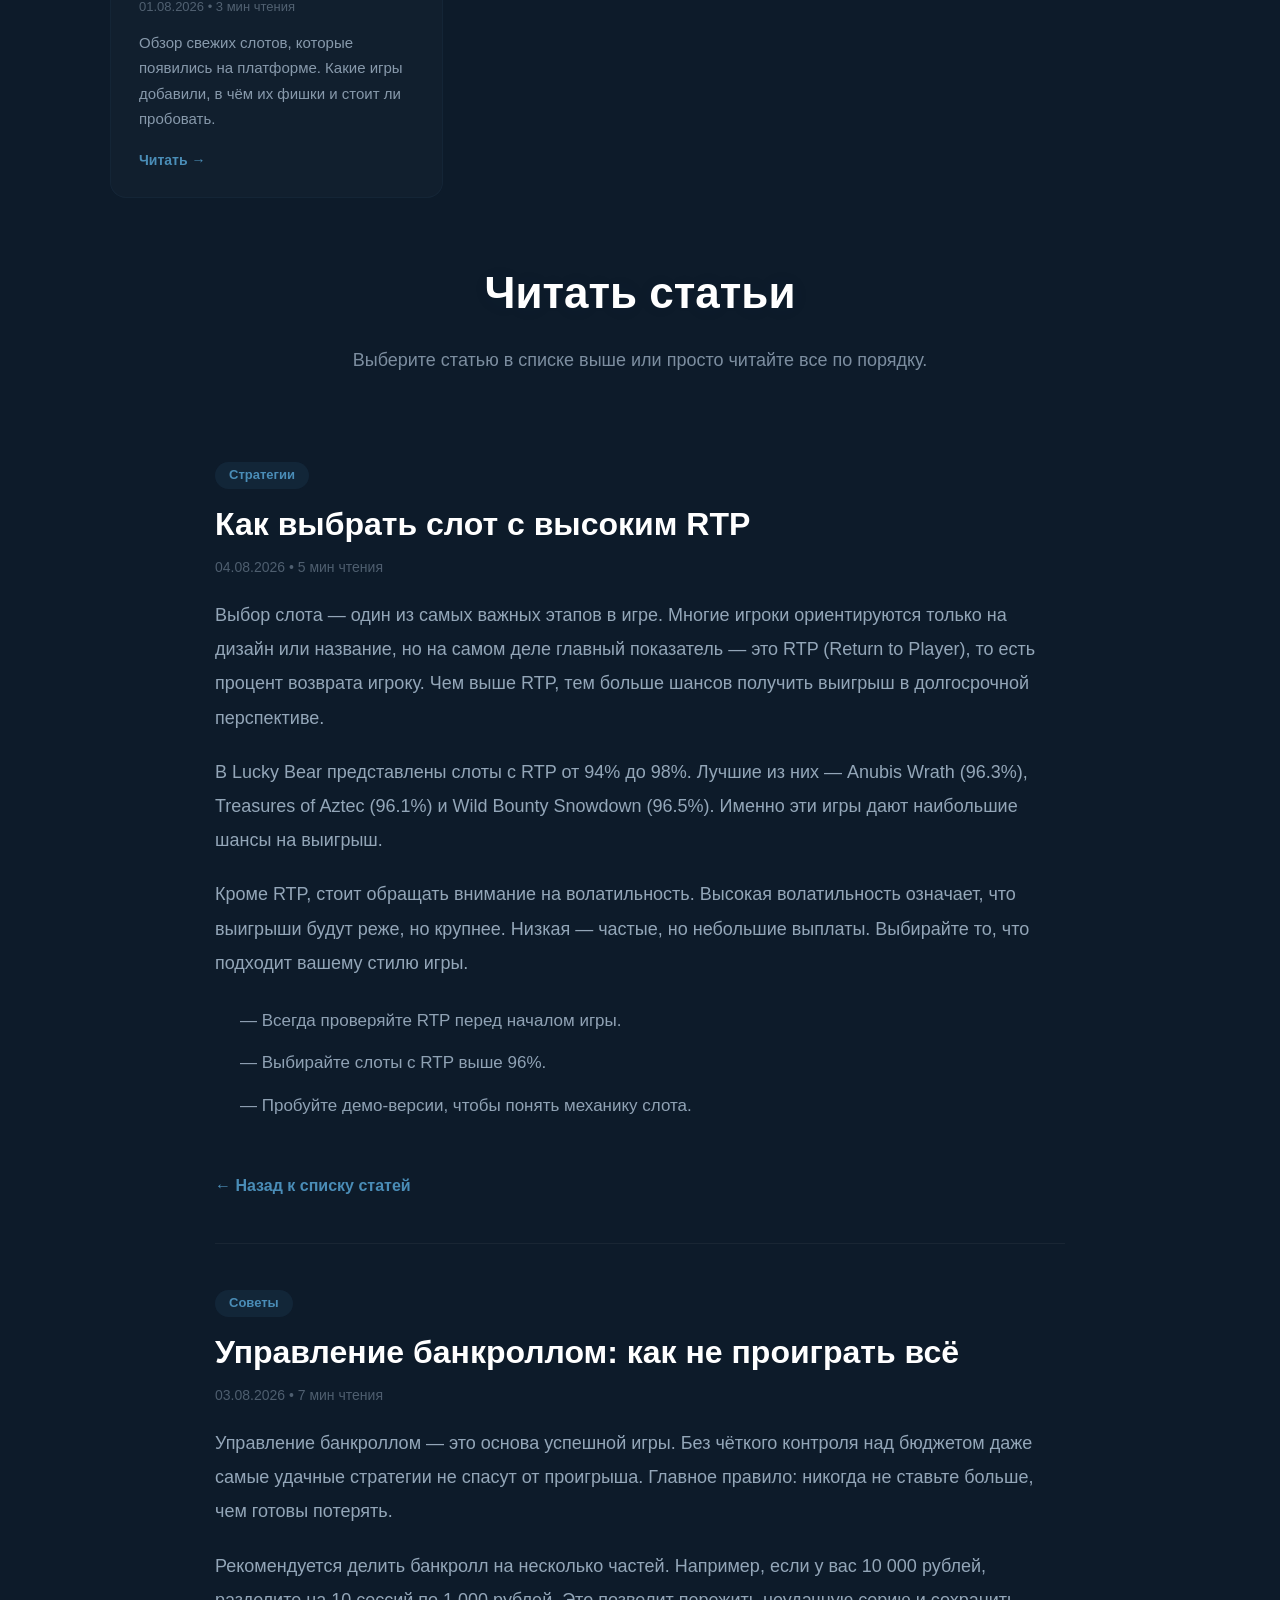
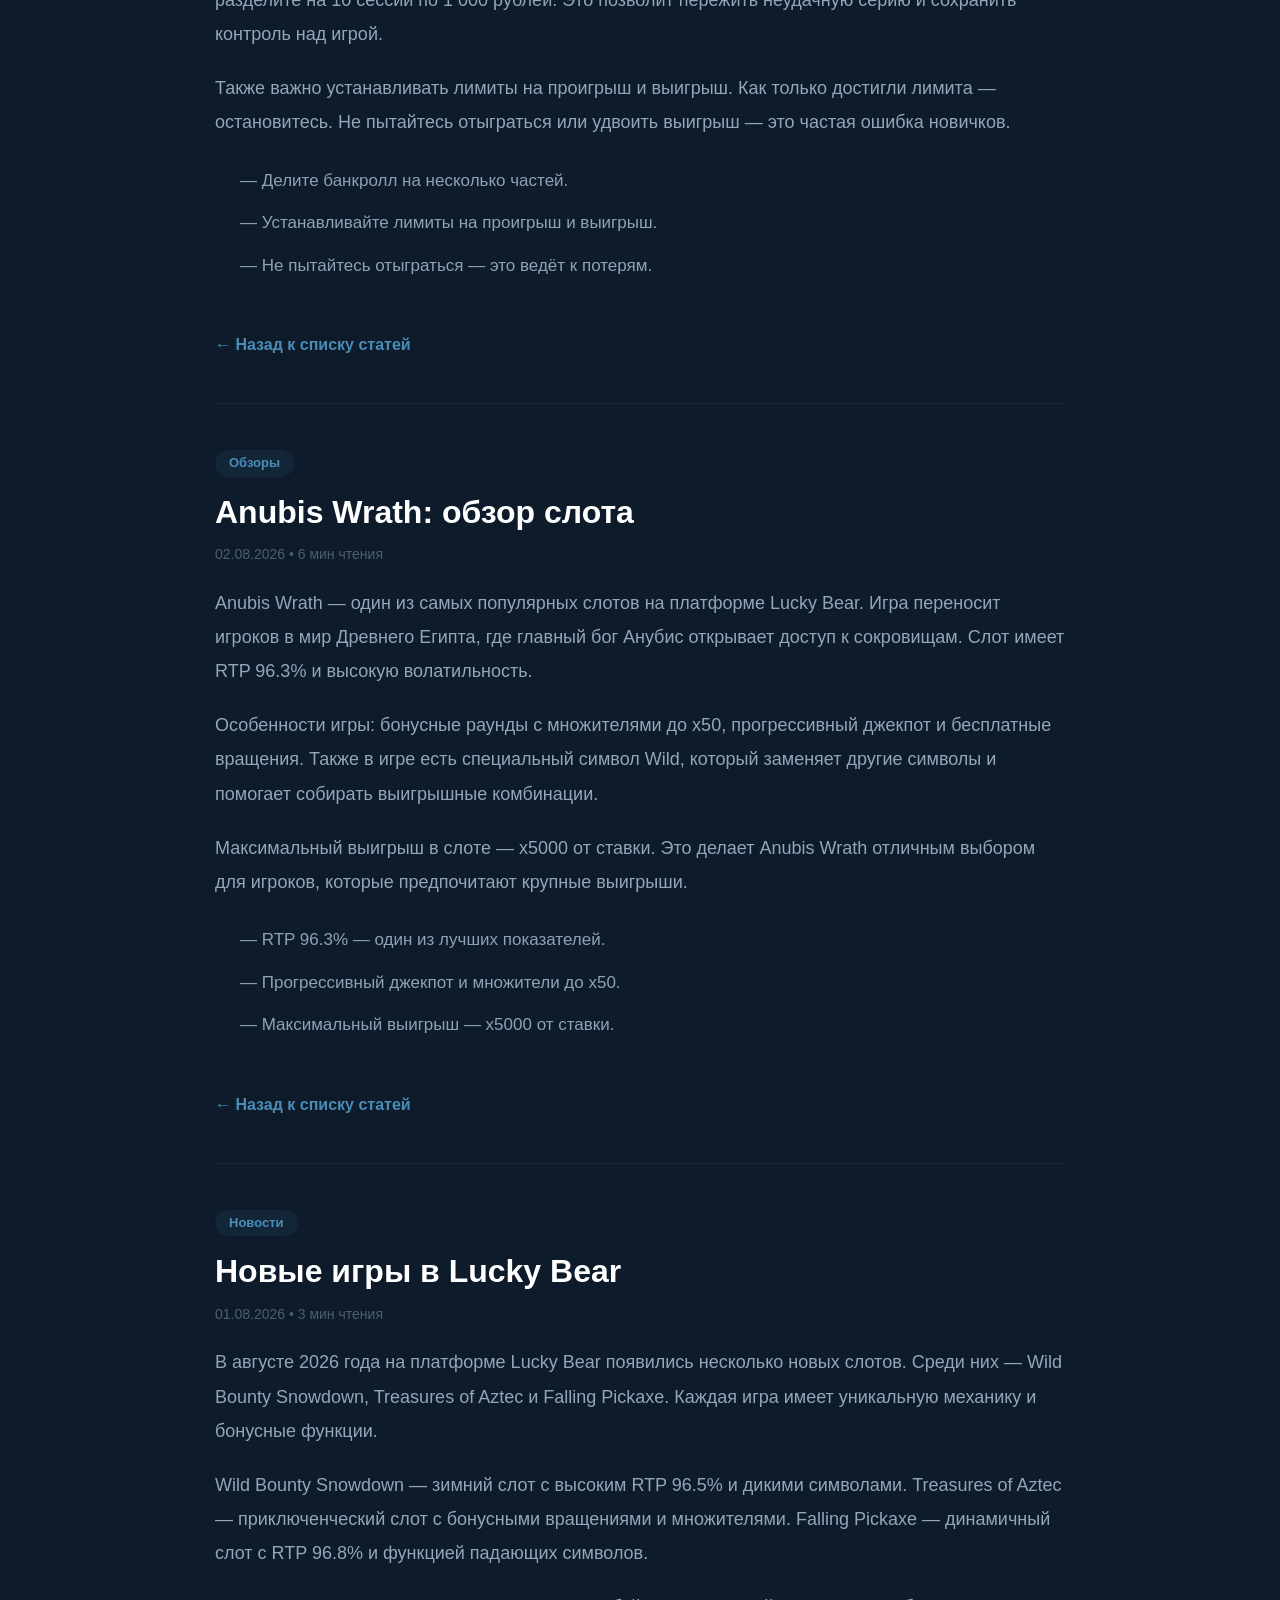
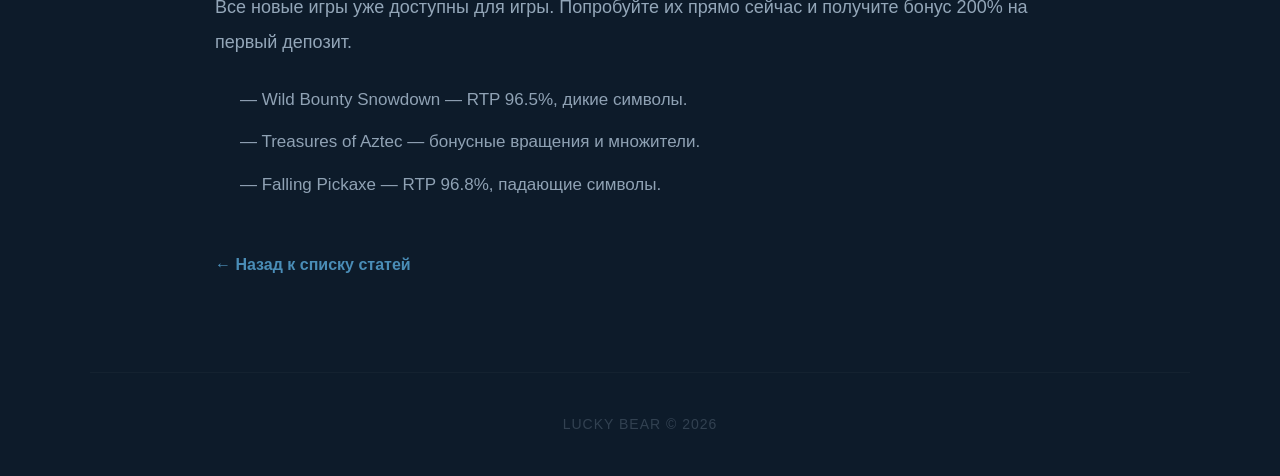
==== commit 7305f2e0: "Update blog.html" ====
--- a/blog.html
+++ b/blog.html
@@ -9,84 +9,73 @@
     <link rel="icon" type="image/png" href="/images/logo.png">
     <link rel="stylesheet" href="style.css">
 
-    <style>
-        * { margin: 0; padding: 0; box-sizing: border-box; }
-        body { font-family: 'Segoe UI', 'Arial', sans-serif; background: #0a0a0f; color: #fff; line-height: 1.6; padding-top: 70px; }
-        a { text-decoration: none; color: inherit; }
-        img { max-width: 100%; display: block; }
-        .bear-background { position: fixed; top: 0; left: 0; width: 100%; height: 100%; background: radial-gradient(ellipse at 30% 20%, #1a0a2e 0%, #0a0a0f 70%); z-index: -1; }
-        header { position: fixed; top: 0; left: 0; width: 100%; height: 70px; background: rgba(10, 10, 15, 0.92); backdrop-filter: blur(12px); display: flex; align-items: center; justify-content: space-between; padding: 0 20px; z-index: 1000; border-bottom: 1px solid rgba(255, 215, 0, 0.15); box-shadow: 0 2px 30px rgba(0,0,0,0.6); }
-        .brand-icon img { height: 42px; width: auto; }
-        .burger-btn { display: none; flex-direction: column; justify-content: space-between; width: 30px; height: 22px; background: transparent; border: none; cursor: pointer; padding: 0; margin-left: 12px; z-index: 1001; }
-        .burger-btn span { display: block; width: 100%; height: 3px; background: #f5c842; border-radius: 3px; transition: all 0.3s ease; }
-        .burger-btn.active span:nth-child(1) { transform: translateY(9px) rotate(45deg); }
-        .burger-btn.active span:nth-child(2) { opacity: 0; }
-        .burger-btn.active span:nth-child(3) { transform: translateY(-9px) rotate(-45deg); }
-        .nav { display: flex; gap: 6px; align-items: center; overflow-x: auto; padding: 0 10px; scrollbar-width: none; flex: 1; justify-content: center; }
-        .nav::-webkit-scrollbar { display: none; }
-        .nav-link { color: rgba(255,255,255,0.65); font-size: 13px; font-weight: 500; padding: 6px 14px; border-radius: 20px; transition: all 0.3s ease; white-space: nowrap; letter-spacing: 0.3px; border: 1px solid transparent; }
-        .nav-link:hover, .nav-link.active { color: #f5c842; background: rgba(245, 200, 66, 0.08); border-color: rgba(245, 200, 66, 0.2); }
-        .bot-button { display: flex; align-items: center; gap: 8px; background: linear-gradient(135deg, #f5c842, #e6b03a); color: #0a0a0f; padding: 8px 20px; border-radius: 30px; font-weight: 700; font-size: 15px; transition: all 0.3s ease; box-shadow: 0 4px 20px rgba(245, 200, 66, 0.25); flex-shrink: 0; border: none; cursor: pointer; }
-        .bot-button:hover { transform: scale(1.05); box-shadow: 0 6px 30px rgba(245, 200, 66, 0.4); }
-        .bot-button img { height: 24px; width: auto; border-radius: 4px; }
-        .mobile-menu { display: none; position: fixed; top: 70px; left: 0; width: 100%; background: rgba(10, 10, 15, 0.97); backdrop-filter: blur(12px); padding: 20px; flex-direction: column; gap: 8px; border-bottom: 1px solid rgba(255, 215, 0, 0.1); z-index: 999; max-height: calc(100vh - 70px); overflow-y: auto; }
-        .mobile-menu.open { display: flex; }
-        .mobile-menu .nav-link { font-size: 16px; padding: 12px 20px; border-radius: 12px; border: 1px solid rgba(255,255,255,0.05); text-align: center; }
-        .mobile-menu .nav-link:hover, .mobile-menu .nav-link.active { background: rgba(245, 200, 66, 0.1); border-color: rgba(245, 200, 66, 0.2); }
-        .page-hero { text-align: center; padding: 40px 20px 30px; max-width: 1100px; margin: 0 auto; }
-        .page-title { font-size: clamp(32px, 5vw, 56px); font-weight: 900; background: linear-gradient(135deg, #f5c842, #e6b03a, #f5c842); -webkit-background-clip: text; -webkit-text-fill-color: transparent; background-clip: text; text-shadow: 0 0 60px rgba(245, 200, 66, 0.15); letter-spacing: 2px; line-height: 1.1; margin-bottom: 15px; }
-        .page-subtitle { font-size: clamp(16px, 2vw, 22px); color: rgba(255,255,255,0.7); max-width: 800px; margin: 0 auto 30px; line-height: 1.7; }
-        .content-section { max-width: 1100px; margin: 0 auto; padding: 30px 20px 60px; }
-        .blog-grid { display: grid; grid-template-columns: repeat(2, 1fr); gap: 30px; max-width: 1100px; margin: 40px auto; }
-        .blog-card { background: rgba(255,255,255,0.04); border-radius: 16px; padding: 25px; border: 1px solid rgba(255,255,255,0.06); transition: all 0.3s ease; scroll-margin-top: 100px; }
-        .blog-card:hover { transform: translateY(-5px); background: rgba(255,255,255,0.08); border-color: rgba(0, 255, 255, 0.2); }
-        .blog-card .tag { display: inline-block; background: rgba(0, 255, 255, 0.1); color: #00ffff; padding: 3px 12px; border-radius: 20px; font-size: 12px; font-weight: 600; margin-bottom: 12px; }
-        .blog-card h3 { color: #ffffff; font-size: 22px; font-weight: 700; margin-bottom: 10px; line-height: 1.3; }
-        .blog-card h3 a { color: #ffffff; text-decoration: none; transition: color 0.3s; }
-        .blog-card h3 a:hover { color: #00ffff; }
-        .blog-card .meta { color: rgba(255,255,255,0.35); font-size: 13px; margin-bottom: 12px; }
-        .blog-card p { color: rgba(255,255,255,0.65); font-size: 15px; line-height: 1.7; margin-bottom: 15px; }
-        .blog-card .read-more { color: #00ffff; text-decoration: none; font-weight: 600; font-size: 14px; transition: color 0.3s; }
-        .blog-card .read-more:hover { color: #ffffff; }
-        .full-article { max-width: 850px; margin: 0 auto; padding: 45px 0; border-bottom: 1px solid rgba(255,255,255,0.08); scroll-margin-top: 100px; }
-        .full-article:last-of-type { border-bottom: none; }
-        .full-article .article-tag { display: inline-block; background: rgba(0, 255, 255, 0.1); color: #00ffff; padding: 3px 14px; border-radius: 20px; font-size: 13px; font-weight: 600; margin-bottom: 15px; }
-        .full-article h3 { font-size: 32px; font-weight: 800; color: #ffffff; margin-bottom: 10px; line-height: 1.3; }
-        .full-article .meta { color: rgba(255,255,255,0.35); font-size: 14px; margin-bottom: 20px; }
-        .full-article p { color: rgba(255,255,255,0.72); font-size: 18px; line-height: 1.9; margin-bottom: 20px; }
-        .full-article ul { list-style: none; padding: 0; margin: 15px 0 25px; }
-        .full-article ul li { color: rgba(255,255,255,0.7); font-size: 17px; line-height: 1.8; padding: 6px 0 6px 25px; position: relative; }
-        .full-article ul li::before { content: "—"; position: absolute; left: 0; color: #00ffff; opacity: 0.6; }
-        .full-article .back-link { display: inline-block; margin-top: 20px; color: #00ffff; text-decoration: none; font-weight: 600; transition: color 0.3s; }
-        .full-article .back-link:hover { color: #ffffff; }
-        .warning { max-width: 900px; margin: 0 auto 30px; padding: 8px 0; text-align: center; font-size: 16px; color: rgba(255,255,255,0.25); letter-spacing: 0.3px; border-top: 1px solid rgba(255,255,255,0.05); border-bottom: 1px solid rgba(255,255,255,0.05); }
-        .main-button { display: inline-block; background: linear-gradient(135deg, #f5c842, #e6b03a); color: #0a0a0f; padding: 14px 40px; border-radius: 50px; font-weight: 700; font-size: 17px; transition: all 0.3s ease; box-shadow: 0 4px 25px rgba(245, 200, 66, 0.25); border: none; cursor: pointer; }
-        .main-button:hover { transform: translateY(-3px) scale(1.02); box-shadow: 0 8px 40px rgba(245, 200, 66, 0.35); }
-        footer { text-align: center; padding: 40px 20px; border-top: 1px solid rgba(255,255,255,0.05); color: rgba(255,255,255,0.25); font-size: 14px; letter-spacing: 1px; max-width: 1100px; margin: 0 auto; }
-        @media (max-width: 768px) {
-            body { padding-top: 60px; }
-            header { height: 60px; padding: 0 15px; }
-            .brand-icon img { height: 34px; }
-            .burger-btn { display: flex; }
-            .nav { display: none; }
-            .bot-button { padding: 6px 14px; font-size: 13px; }
-            .bot-button img { height: 20px; }
-            .page-hero { padding: 20px 15px 20px; }
-            .content-section { padding: 20px 15px 40px; }
-            .blog-grid { grid-template-columns: 1fr; gap: 20px; margin: 20px auto; }
-            .blog-card { padding: 20px; }
-            .blog-card h3 { font-size: 19px; }
-            .full-article { padding: 30px 0; }
-            .full-article h3 { font-size: 24px; }
-            .full-article p { font-size: 16px; }
-            .full-article ul li { font-size: 15px; }
+    <script type="text/javascript">
+        (function(m,e,t,r,i,k,a){
+            m[i]=m[i]||function(){(m[i].a=m[i].a||[]).push(arguments)};
+            m[i].l=1*new Date();
+            for (var j = 0; j < document.scripts.length; j++) {if (document.scripts[j].src === r) { return; }}
+            k=e.createElement(t),a=e.getElementsByTagName(t)[0],k.async=1,k.src=r,a.parentNode.insertBefore(k,a)
+        })(window, document,'script','https://mc.yandex.ru/metrika/tag.js?id=110916195', 'ym');
+
+        ym(110916195, 'init', {ssr:true, webvisor:true, clickmap:true, ecommerce:"dataLayer", referrer: document.referrer, url: location.href, accurateTrackBounce:true, trackLinks:true});
+    </script>
+    <noscript><div><img src="https://mc.yandex.ru/watch/110916195" style="position:absolute; left:-9999px;" alt="" /></div></noscript>
+
+    <script type="application/ld+json">
+    {
+      "@context": "https://schema.org",
+      "@type": "BreadcrumbList",
+      "itemListElement": [
+        {
+          "@type": "ListItem",
+          "position": 1,
+          "name": "Главная",
+          "item": "https://lucky-bear-game.ru/"
+        },
+        {
+          "@type": "ListItem",
+          "position": 2,
+          "name": "Блог",
+          "item": "https://lucky-bear-game.ru/blog.html"
         }
-        @media (min-width: 769px) { .mobile-menu { display: none !important; } }
-    </style>
+      ]
+    }
+    </script>
+
+    <script type="application/ld+json">
+    {
+      "@context": "https://schema.org",
+      "@type": "WebSite",
+      "name": "Lucky Bear",
+      "url": "https://lucky-bear-game.ru",
+      "potentialAction": {
+        "@type": "SearchAction",
+        "target": {
+          "@type": "EntryPoint",
+          "urlTemplate": "https://lucky-bear-game.ru/search?q={search_term_string}"
+        },
+        "query-input": "required name=search_term_string"
+      }
+    }
+    </script>
+
+    <script type="application/ld+json">
+    {
+      "@context": "https://schema.org",
+      "@type": "Organization",
+      "name": "Lucky Bear",
+      "url": "https://lucky-bear-game.ru",
+      "logo": "https://lucky-bear-game.ru/images/logo.png"
+    }
+    </script>
 </head>
 
 <body>
     <div class="bear-background"></div>
+    <div class="bear-glow-1"></div>
+    <div class="bear-glow-2"></div>
+    <div class="bear-glow-3"></div>
+    <div class="bear-glow-4"></div>
 
     <header>
         <a href="index.html" class="brand-icon">
@@ -131,109 +120,134 @@
         </a>
     </header>
 
-    <div class="page-hero">
-        <h1 class="page-title">Блог Lucky Bear</h1>
-        <p class="page-subtitle">
+    <div class="hero">
+        <img src="images/logo.png" alt="LUCKY BEAR" class="logo">
+        <div class="title">БЛОГ</div>
+        <div class="subtitle">LUCKY BEAR</div>
+        <p class="hero-description">
             Добро пожаловать в блог Lucky Bear. Здесь мы делимся стратегиями, советами и актуальными новостями из мира азартных игр. Читайте, узнавайте и повышайте свои шансы на выигрыш.
         </p>
-        <a href="#articles" class="main-button" rel="noreferrer noopener">Читать статьи</a>
+        <div class="hero-buttons">
+            <a href="#articles" class="main-button" rel="noreferrer noopener">Читать статьи</a>
+            <a href="index.html" class="main-button secondary">На главную</a>
+        </div>
     </div>
 
     <div class="warning">
         Участие в азартных играх не гарантирует выигрыш и может привести к потере денежных средств. Играйте ответственно.
     </div>
 
-    <div class="content-section">
-        <h2 id="articles" style="font-size: 32px; color: #ffffff; text-align: center; margin-bottom: 10px;">Статьи</h2>
-        <p style="text-align: center; color: rgba(255,255,255,0.65); max-width: 800px; margin: 0 auto 40px; font-size: 18px; line-height: 1.8;">Подборка полезных материалов для игроков Lucky Bear. Стратегии, советы, обзоры и новости — всё в одном месте.</p>
-
-        <div class="blog-grid">
-            <div class="blog-card">
-                <span class="tag">Стратегии</span>
-                <h3><a href="#article1">Как выбрать слот с высоким RTP</a></h3>
-                <div class="meta">04.08.2026 • 5 мин чтения</div>
-                <p>Разбираемся, что такое RTP, на что обращать внимание при выборе слота и как увеличить свои шансы на выигрыш.</p>
-                <a href="#article1" class="read-more">Читать →</a>
-            </div>
-
-            <div class="blog-card">
-                <span class="tag">Советы</span>
-                <h3><a href="#article2">Управление банкроллом: как не проиграть всё</a></h3>
-                <div class="meta">03.08.2026 • 7 мин чтения</div>
-                <p>Основные принципы управления игровым бюджетом. Как ставить, когда остановиться и как сохранить контроль над игрой.</p>
-                <a href="#article2" class="read-more">Читать →</a>
-            </div>
-
-            <div class="blog-card">
-                <span class="tag">Обзоры</span>
-                <h3><a href="#article3">Anubis Wrath: обзор слота</a></h3>
-                <div class="meta">02.08.2026 • 6 мин чтения</div>
-                <p>Подробный обзор одного из самых популярных слотов на платформе. Бонусные раунды, множители и джекпот — всё, что нужно знать.</p>
-                <a href="#article3" class="read-more">Читать →</a>
-            </div>
-
-            <div class="blog-card">
-                <span class="tag">Новости</span>
-                <h3><a href="#article4">Новые игры в Lucky Bear</a></h3>
-                <div class="meta">01.08.2026 • 3 мин чтения</div>
-                <p>Обзор свежих слотов, которые появились на платформе. Какие игры добавили, в чём их фишки и стоит ли пробовать.</p>
-                <a href="#article4" class="read-more">Читать →</a>
-            </div>
-        </div>
-
-        <h2 style="font-size: 32px; color: #ffffff; text-align: center; margin: 50px 0 10px;">Читать статьи</h2>
-        <p style="text-align: center; color: rgba(255,255,255,0.65); max-width: 800px; margin: 0 auto 30px; font-size: 18px; line-height: 1.8;">Выберите статью в списке выше или просто читайте все по порядку.</p>
+    <section id="articles">
+        <h2 class="section-title">Статьи</h2>
+        <p class="section-description">
+            Подборка полезных материалов для игроков Lucky Bear. Стратегии, советы, обзоры и новости — всё в одном месте.
+        </p>
+
+        <div style="display: grid; grid-template-columns: repeat(auto-fit, minmax(300px, 1fr)); gap: 30px; margin: 40px 0;">
+            <div style="background: rgba(255,255,255,0.02); border: 1px solid rgba(74, 141, 183, 0.06); border-radius: 16px; padding: 25px 28px; transition: all 0.3s ease; scroll-margin-top: 100px;">
+                <span style="display: inline-block; background: rgba(74, 141, 183, 0.1); color: #4a8db7; padding: 3px 12px; border-radius: 20px; font-size: 12px; font-weight: 600; margin-bottom: 12px;">Стратегии</span>
+                <h3 style="color: #ffffff; font-size: 22px; margin-bottom: 10px;"><a href="#article1" style="color: #ffffff; text-decoration: none; transition: color 0.3s;">Как выбрать слот с высоким RTP</a></h3>
+                <div style="color: rgba(200,220,240,0.35); font-size: 13px; margin-bottom: 12px;">04.08.2026 • 5 мин чтения</div>
+                <p style="color: rgba(200,220,240,0.65); font-size: 15px; line-height: 1.7; margin-bottom: 15px;">Разбираемся, что такое RTP, на что обращать внимание при выборе слота и как увеличить свои шансы на выигрыш.</p>
+                <a href="#article1" style="color: #4a8db7; text-decoration: none; font-weight: 600; font-size: 14px; transition: color 0.3s;">Читать →</a>
+            </div>
+
+            <div style="background: rgba(255,255,255,0.02); border: 1px solid rgba(74, 141, 183, 0.06); border-radius: 16px; padding: 25px 28px; transition: all 0.3s ease; scroll-margin-top: 100px;">
+                <span style="display: inline-block; background: rgba(74, 141, 183, 0.1); color: #4a8db7; padding: 3px 12px; border-radius: 20px; font-size: 12px; font-weight: 600; margin-bottom: 12px;">Советы</span>
+                <h3 style="color: #ffffff; font-size: 22px; margin-bottom: 10px;"><a href="#article2" style="color: #ffffff; text-decoration: none; transition: color 0.3s;">Управление банкроллом: как не проиграть всё</a></h3>
+                <div style="color: rgba(200,220,240,0.35); font-size: 13px; margin-bottom: 12px;">03.08.2026 • 7 мин чтения</div>
+                <p style="color: rgba(200,220,240,0.65); font-size: 15px; line-height: 1.7; margin-bottom: 15px;">Основные принципы управления игровым бюджетом. Как ставить, когда остановиться и как сохранить контроль над игрой.</p>
+                <a href="#article2" style="color: #4a8db7; text-decoration: none; font-weight: 600; font-size: 14px; transition: color 0.3s;">Читать →</a>
+            </div>
+
+            <div style="background: rgba(255,255,255,0.02); border: 1px solid rgba(74, 141, 183, 0.06); border-radius: 16px; padding: 25px 28px; transition: all 0.3s ease; scroll-margin-top: 100px;">
+                <span style="display: inline-block; background: rgba(74, 141, 183, 0.1); color: #4a8db7; padding: 3px 12px; border-radius: 20px; font-size: 12px; font-weight: 600; margin-bottom: 12px;">Обзоры</span>
+                <h3 style="color: #ffffff; font-size: 22px; margin-bottom: 10px;"><a href="#article3" style="color: #ffffff; text-decoration: none; transition: color 0.3s;">Anubis Wrath: обзор слота</a></h3>
+                <div style="color: rgba(200,220,240,0.35); font-size: 13px; margin-bottom: 12px;">02.08.2026 • 6 мин чтения</div>
+                <p style="color: rgba(200,220,240,0.65); font-size: 15px; line-height: 1.7; margin-bottom: 15px;">Подробный обзор одного из самых популярных слотов на платформе. Бонусные раунды, множители и джекпот — всё, что нужно знать.</p>
+                <a href="#article3" style="color: #4a8db7; text-decoration: none; font-weight: 600; font-size: 14px; transition: color 0.3s;">Читать →</a>
+            </div>
+
+            <div style="background: rgba(255,255,255,0.02); border: 1px solid rgba(74, 141, 183, 0.06); border-radius: 16px; padding: 25px 28px; transition: all 0.3s ease; scroll-margin-top: 100px;">
+                <span style="display: inline-block; background: rgba(74, 141, 183, 0.1); color: #4a8db7; padding: 3px 12px; border-radius: 20px; font-size: 12px; font-weight: 600; margin-bottom: 12px;">Новости</span>
+                <h3 style="color: #ffffff; font-size: 22px; margin-bottom: 10px;"><a href="#article4" style="color: #ffffff; text-decoration: none; transition: color 0.3s;">Новые игры в Lucky Bear</a></h3>
+                <div style="color: rgba(200,220,240,0.35); font-size: 13px; margin-bottom: 12px;">01.08.2026 • 3 мин чтения</div>
+                <p style="color: rgba(200,220,240,0.65); font-size: 15px; line-height: 1.7; margin-bottom: 15px;">Обзор свежих слотов, которые появились на платформе. Какие игры добавили, в чём их фишки и стоит ли пробовать.</p>
+                <a href="#article4" style="color: #4a8db7; text-decoration: none; font-weight: 600; font-size: 14px; transition: color 0.3s;">Читать →</a>
+            </div>
+        </div>
+
+        <h2 class="section-title" style="margin-top: 60px;">Читать статьи</h2>
+        <p class="section-description">Выберите статью в списке выше или просто читайте все по порядку.</p>
 
         <!-- СТАТЬЯ 1 -->
-        <div class="full-article" id="article1">
-            <span class="article-tag">Стратегии</span>
-            <h3>Как выбрать слот с высоким RTP</h3>
-            <div class="meta">04.08.2026 • 5 мин чтения</div>
-            <p>Выбор слота — один из самых важных этапов в игре. Многие игроки ориентируются только на дизайн или название, но на самом деле главный показатель — это RTP (Return to Player), то есть процент возврата игроку. Чем выше RTP, тем больше шансов получить выигрыш в долгосрочной перспективе.</p>
-            <p>В Lucky Bear представлены слоты с RTP от 94% до 98%. Лучшие из них — Anubis Wrath (96.3%), Treasures of Aztec (96.1%) и Wild Bounty Snowdown (96.5%). Именно эти игры дают наибольшие шансы на выигрыш.</p>
-            <p>Кроме RTP, стоит обращать внимание на волатильность. Высокая волатильность означает, что выигрыши будут реже, но крупнее. Низкая — частые, но небольшие выплаты. Выбирайте то, что подходит вашему стилю игры.</p>
-            <ul><li>Всегда проверяйте RTP перед началом игры.</li><li>Выбирайте слоты с RTP выше 96%.</li><li>Пробуйте демо-версии, чтобы понять механику слота.</li></ul>
-            <a href="#articles" class="back-link">← Назад к списку статей</a>
+        <div id="article1" style="max-width: 850px; margin: 0 auto; padding: 45px 0; border-bottom: 1px solid rgba(255,255,255,0.05); scroll-margin-top: 100px;">
+            <span style="display: inline-block; background: rgba(74, 141, 183, 0.1); color: #4a8db7; padding: 3px 14px; border-radius: 20px; font-size: 13px; font-weight: 600; margin-bottom: 15px;">Стратегии</span>
+            <h3 style="font-size: 32px; font-weight: 800; color: #ffffff; margin-bottom: 10px; line-height: 1.3;">Как выбрать слот с высоким RTP</h3>
+            <div style="color: rgba(200,220,240,0.35); font-size: 14px; margin-bottom: 20px;">04.08.2026 • 5 мин чтения</div>
+            <p style="color: rgba(200,220,240,0.72); font-size: 18px; line-height: 1.9; margin-bottom: 20px;">Выбор слота — один из самых важных этапов в игре. Многие игроки ориентируются только на дизайн или название, но на самом деле главный показатель — это RTP (Return to Player), то есть процент возврата игроку. Чем выше RTP, тем больше шансов получить выигрыш в долгосрочной перспективе.</p>
+            <p style="color: rgba(200,220,240,0.72); font-size: 18px; line-height: 1.9; margin-bottom: 20px;">В Lucky Bear представлены слоты с RTP от 94% до 98%. Лучшие из них — Anubis Wrath (96.3%), Treasures of Aztec (96.1%) и Wild Bounty Snowdown (96.5%). Именно эти игры дают наибольшие шансы на выигрыш.</p>
+            <p style="color: rgba(200,220,240,0.72); font-size: 18px; line-height: 1.9; margin-bottom: 20px;">Кроме RTP, стоит обращать внимание на волатильность. Высокая волатильность означает, что выигрыши будут реже, но крупнее. Низкая — частые, но небольшие выплаты. Выбирайте то, что подходит вашему стилю игры.</p>
+            <ul style="list-style: none; padding: 0; margin: 15px 0 25px;">
+                <li style="color: rgba(200,220,240,0.7); font-size: 17px; line-height: 1.8; padding: 6px 0 6px 25px; position: relative;">— Всегда проверяйте RTP перед началом игры.</li>
+                <li style="color: rgba(200,220,240,0.7); font-size: 17px; line-height: 1.8; padding: 6px 0 6px 25px; position: relative;">— Выбирайте слоты с RTP выше 96%.</li>
+                <li style="color: rgba(200,220,240,0.7); font-size: 17px; line-height: 1.8; padding: 6px 0 6px 25px; position: relative;">— Пробуйте демо-версии, чтобы понять механику слота.</li>
+            </ul>
+            <a href="#articles" style="display: inline-block; margin-top: 20px; color: #4a8db7; text-decoration: none; font-weight: 600; transition: color 0.3s;">← Назад к списку статей</a>
         </div>
 
         <!-- СТАТЬЯ 2 -->
-        <div class="full-article" id="article2">
-            <span class="article-tag">Советы</span>
-            <h3>Управление банкроллом: как не проиграть всё</h3>
-            <div class="meta">03.08.2026 • 7 мин чтения</div>
-            <p>Управление банкроллом — это основа успешной игры. Без чёткого контроля над бюджетом даже самые удачные стратегии не спасут от проигрыша. Главное правило: никогда не ставьте больше, чем готовы потерять.</p>
-            <p>Рекомендуется делить банкролл на несколько частей. Например, если у вас 10 000 рублей, разделите на 10 сессий по 1 000 рублей. Это позволит пережить неудачную серию и сохранить контроль над игрой.</p>
-            <p>Также важно устанавливать лимиты на проигрыш и выигрыш. Как только достигли лимита — остановитесь. Не пытайтесь отыграться или удвоить выигрыш — это частая ошибка новичков.</p>
-            <ul><li>Делите банкролл на несколько частей.</li><li>Устанавливайте лимиты на проигрыш и выигрыш.</li><li>Не пытайтесь отыграться — это ведёт к потерям.</li></ul>
-            <a href="#articles" class="back-link">← Назад к списку статей</a>
+        <div id="article2" style="max-width: 850px; margin: 0 auto; padding: 45px 0; border-bottom: 1px solid rgba(255,255,255,0.05); scroll-margin-top: 100px;">
+            <span style="display: inline-block; background: rgba(74, 141, 183, 0.1); color: #4a8db7; padding: 3px 14px; border-radius: 20px; font-size: 13px; font-weight: 600; margin-bottom: 15px;">Советы</span>
+            <h3 style="font-size: 32px; font-weight: 800; color: #ffffff; margin-bottom: 10px; line-height: 1.3;">Управление банкроллом: как не проиграть всё</h3>
+            <div style="color: rgba(200,220,240,0.35); font-size: 14px; margin-bottom: 20px;">03.08.2026 • 7 мин чтения</div>
+            <p style="color: rgba(200,220,240,0.72); font-size: 18px; line-height: 1.9; margin-bottom: 20px;">Управление банкроллом — это основа успешной игры. Без чёткого контроля над бюджетом даже самые удачные стратегии не спасут от проигрыша. Главное правило: никогда не ставьте больше, чем готовы потерять.</p>
+            <p style="color: rgba(200,220,240,0.72); font-size: 18px; line-height: 1.9; margin-bottom: 20px;">Рекомендуется делить банкролл на несколько частей. Например, если у вас 10 000 рублей, разделите на 10 сессий по 1 000 рублей. Это позволит пережить неудачную серию и сохранить контроль над игрой.</p>
+            <p style="color: rgba(200,220,240,0.72); font-size: 18px; line-height: 1.9; margin-bottom: 20px;">Также важно устанавливать лимиты на проигрыш и выигрыш. Как только достигли лимита — остановитесь. Не пытайтесь отыграться или удвоить выигрыш — это частая ошибка новичков.</p>
+            <ul style="list-style: none; padding: 0; margin: 15px 0 25px;">
+                <li style="color: rgba(200,220,240,0.7); font-size: 17px; line-height: 1.8; padding: 6px 0 6px 25px; position: relative;">— Делите банкролл на несколько частей.</li>
+                <li style="color: rgba(200,220,240,0.7); font-size: 17px; line-height: 1.8; padding: 6px 0 6px 25px; position: relative;">— Устанавливайте лимиты на проигрыш и выигрыш.</li>
+                <li style="color: rgba(200,220,240,0.7); font-size: 17px; line-height: 1.8; padding: 6px 0 6px 25px; position: relative;">— Не пытайтесь отыграться — это ведёт к потерям.</li>
+            </ul>
+            <a href="#articles" style="display: inline-block; margin-top: 20px; color: #4a8db7; text-decoration: none; font-weight: 600; transition: color 0.3s;">← Назад к списку статей</a>
         </div>
 
         <!-- СТАТЬЯ 3 -->
-        <div class="full-article" id="article3">
-            <span class="article-tag">Обзоры</span>
-            <h3>Anubis Wrath: обзор слота</h3>
-            <div class="meta">02.08.2026 • 6 мин чтения</div>
-            <p>Anubis Wrath — один из самых популярных слотов на платформе Lucky Bear. Игра переносит игроков в мир Древнего Египта, где главный бог Анубис открывает доступ к сокровищам. Слот имеет RTP 96.3% и высокую волатильность.</p>
-            <p>Особенности игры: бонусные раунды с множителями до x50, прогрессивный джекпот и бесплатные вращения. Также в игре есть специальный символ Wild, который заменяет другие символы и помогает собирать выигрышные комбинации.</p>
-            <p>Максимальный выигрыш в слоте — x5000 от ставки. Это делает Anubis Wrath отличным выбором для игроков, которые предпочитают крупные выигрыши.</p>
-            <ul><li>RTP 96.3% — один из лучших показателей.</li><li>Прогрессивный джекпот и множители до x50.</li><li>Максимальный выигрыш — x5000 от ставки.</li></ul>
-            <a href="#articles" class="back-link">← Назад к списку статей</a>
+        <div id="article3" style="max-width: 850px; margin: 0 auto; padding: 45px 0; border-bottom: 1px solid rgba(255,255,255,0.05); scroll-margin-top: 100px;">
+            <span style="display: inline-block; background: rgba(74, 141, 183, 0.1); color: #4a8db7; padding: 3px 14px; border-radius: 20px; font-size: 13px; font-weight: 600; margin-bottom: 15px;">Обзоры</span>
+            <h3 style="font-size: 32px; font-weight: 800; color: #ffffff; margin-bottom: 10px; line-height: 1.3;">Anubis Wrath: обзор слота</h3>
+            <div style="color: rgba(200,220,240,0.35); font-size: 14px; margin-bottom: 20px;">02.08.2026 • 6 мин чтения</div>
+            <p style="color: rgba(200,220,240,0.72); font-size: 18px; line-height: 1.9; margin-bottom: 20px;">Anubis Wrath — один из самых популярных слотов на платформе Lucky Bear. Игра переносит игроков в мир Древнего Египта, где главный бог Анубис открывает доступ к сокровищам. Слот имеет RTP 96.3% и высокую волатильность.</p>
+            <p style="color: rgba(200,220,240,0.72); font-size: 18px; line-height: 1.9; margin-bottom: 20px;">Особенности игры: бонусные раунды с множителями до x50, прогрессивный джекпот и бесплатные вращения. Также в игре есть специальный символ Wild, который заменяет другие символы и помогает собирать выигрышные комбинации.</p>
+            <p style="color: rgba(200,220,240,0.72); font-size: 18px; line-height: 1.9; margin-bottom: 20px;">Максимальный выигрыш в слоте — x5000 от ставки. Это делает Anubis Wrath отличным выбором для игроков, которые предпочитают крупные выигрыши.</p>
+            <ul style="list-style: none; padding: 0; margin: 15px 0 25px;">
+                <li style="color: rgba(200,220,240,0.7); font-size: 17px; line-height: 1.8; padding: 6px 0 6px 25px; position: relative;">— RTP 96.3% — один из лучших показателей.</li>
+                <li style="color: rgba(200,220,240,0.7); font-size: 17px; line-height: 1.8; padding: 6px 0 6px 25px; position: relative;">— Прогрессивный джекпот и множители до x50.</li>
+                <li style="color: rgba(200,220,240,0.7); font-size: 17px; line-height: 1.8; padding: 6px 0 6px 25px; position: relative;">— Максимальный выигрыш — x5000 от ставки.</li>
+            </ul>
+            <a href="#articles" style="display: inline-block; margin-top: 20px; color: #4a8db7; text-decoration: none; font-weight: 600; transition: color 0.3s;">← Назад к списку статей</a>
         </div>
 
         <!-- СТАТЬЯ 4 -->
-        <div class="full-article" id="article4" style="border-bottom: none;">
-            <span class="article-tag">Новости</span>
-            <h3>Новые игры в Lucky Bear</h3>
-            <div class="meta">01.08.2026 • 3 мин чтения</div>
-            <p>В августе 2026 года на платформе Lucky Bear появились несколько новых слотов. Среди них — Wild Bounty Snowdown, Treasures of Aztec и Falling Pickaxe. Каждая игра имеет уникальную механику и бонусные функции.</p>
-            <p>Wild Bounty Snowdown — зимний слот с высоким RTP 96.5% и дикими символами. Treasures of Aztec — приключенческий слот с бонусными вращениями и множителями. Falling Pickaxe — динамичный слот с RTP 96.8% и функцией падающих символов.</p>
-            <p>Все новые игры уже доступны для игры. Попробуйте их прямо сейчас и получите бонус 200% на первый депозит.</p>
-            <ul><li>Wild Bounty Snowdown — RTP 96.5%, дикие символы.</li><li>Treasures of Aztec — бонусные вращения и множители.</li><li>Falling Pickaxe — RTP 96.8%, падающие символы.</li></ul>
-            <a href="#articles" class="back-link">← Назад к списку статей</a>
-        </div>
-    </div>
-
-    <footer>LUCKY BEAR © 2026</footer>
+        <div id="article4" style="max-width: 850px; margin: 0 auto; padding: 45px 0; border-bottom: none; scroll-margin-top: 100px;">
+            <span style="display: inline-block; background: rgba(74, 141, 183, 0.1); color: #4a8db7; padding: 3px 14px; border-radius: 20px; font-size: 13px; font-weight: 600; margin-bottom: 15px;">Новости</span>
+            <h3 style="font-size: 32px; font-weight: 800; color: #ffffff; margin-bottom: 10px; line-height: 1.3;">Новые игры в Lucky Bear</h3>
+            <div style="color: rgba(200,220,240,0.35); font-size: 14px; margin-bottom: 20px;">01.08.2026 • 3 мин чтения</div>
+            <p style="color: rgba(200,220,240,0.72); font-size: 18px; line-height: 1.9; margin-bottom: 20px;">В августе 2026 года на платформе Lucky Bear появились несколько новых слотов. Среди них — Wild Bounty Snowdown, Treasures of Aztec и Falling Pickaxe. Каждая игра имеет уникальную механику и бонусные функции.</p>
+            <p style="color: rgba(200,220,240,0.72); font-size: 18px; line-height: 1.9; margin-bottom: 20px;">Wild Bounty Snowdown — зимний слот с высоким RTP 96.5% и дикими символами. Treasures of Aztec — приключенческий слот с бонусными вращениями и множителями. Falling Pickaxe — динамичный слот с RTP 96.8% и функцией падающих символов.</p>
+            <p style="color: rgba(200,220,240,0.72); font-size: 18px; line-height: 1.9; margin-bottom: 20px;">Все новые игры уже доступны для игры. Попробуйте их прямо сейчас и получите бонус 200% на первый депозит.</p>
+            <ul style="list-style: none; padding: 0; margin: 15px 0 25px;">
+                <li style="color: rgba(200,220,240,0.7); font-size: 17px; line-height: 1.8; padding: 6px 0 6px 25px; position: relative;">— Wild Bounty Snowdown — RTP 96.5%, дикие символы.</li>
+                <li style="color: rgba(200,220,240,0.7); font-size: 17px; line-height: 1.8; padding: 6px 0 6px 25px; position: relative;">— Treasures of Aztec — бонусные вращения и множители.</li>
+                <li style="color: rgba(200,220,240,0.7); font-size: 17px; line-height: 1.8; padding: 6px 0 6px 25px; position: relative;">— Falling Pickaxe — RTP 96.8%, падающие символы.</li>
+            </ul>
+            <a href="#articles" style="display: inline-block; margin-top: 20px; color: #4a8db7; text-decoration: none; font-weight: 600; transition: color 0.3s;">← Назад к списку статей</a>
+        </div>
+    </section>
+
+    <footer>
+        LUCKY BEAR © 2026
+    </footer>
 
     <script>
         const burgerBtn = document.getElementById('burgerBtn');
@@ -249,6 +263,17 @@
                 burgerBtn.classList.remove('active');
                 mobileMenu.classList.remove('open');
             });
+        });
+
+        const logo = document.querySelector(".logo");
+        window.addEventListener("scroll", () => {
+            let scroll = window.scrollY;
+            let opacity = 1 - scroll / 500;
+            let scale = 1 - scroll / 1500;
+            if (opacity < 0) opacity = 0;
+            if (scale < 0.7) scale = 0.7;
+            logo.style.opacity = opacity;
+            logo.style.transform = `scale(${scale})`;
         });
 
         const elements = document.querySelectorAll(".blog-card, .full-article");
--- a/style.css
+++ b/style.css
@@ -0,0 +1,582 @@
+/* ===========================================
+   LUCKY BEAR — ПРЕМИАЛЬНЫЙ ТЁМНЫЙ СТИЛЬ
+   Благородные кнопки с переливом
+   =========================================== */
+
+* {
+    margin: 0;
+    padding: 0;
+    box-sizing: border-box;
+    scroll-behavior: smooth;
+}
+
+body {
+    background: #0d1b2a;
+    color: #e0e8f0;
+    font-family: 'Segoe UI', 'Arial', sans-serif;
+    line-height: 1.6;
+    padding-top: 70px;
+    min-height: 100vh;
+}
+
+a {
+    text-decoration: none;
+    color: inherit;
+}
+
+img {
+    max-width: 100%;
+    display: block;
+}
+
+/* ===== ТЁМНЫЙ ФОН ===== */
+.bear-background {
+    position: fixed;
+    top: 0;
+    left: 0;
+    width: 100%;
+    height: 100%;
+    background: linear-gradient(145deg, #0d1b2a 0%, #1b2d45 50%, #0f1f30 100%);
+    z-index: -1;
+}
+
+/* ===== 4 МЕДВЕДЯ ===== */
+.bear-glow-1,
+.bear-glow-2,
+.bear-glow-3,
+.bear-glow-4 {
+    position: fixed;
+    background-image: url('images/menu-logo.png');
+    background-repeat: no-repeat;
+    background-size: contain;
+    background-position: center;
+    pointer-events: none;
+    z-index: -1;
+    opacity: 0.10;
+}
+
+.bear-glow-1 { top: 2%; left: 1%; width: 300px; height: 300px; }
+.bear-glow-2 { top: 2%; right: 1%; width: 300px; height: 300px; }
+.bear-glow-3 { bottom: 2%; left: 1%; width: 300px; height: 300px; }
+.bear-glow-4 { bottom: 2%; right: 1%; width: 300px; height: 300px; }
+
+/* ===== ХЕДЕР ===== */
+header {
+    position: fixed;
+    top: 0;
+    left: 0;
+    width: 100%;
+    height: 70px;
+    background: rgba(13, 27, 42, 0.92);
+    backdrop-filter: blur(15px);
+    display: flex;
+    align-items: center;
+    justify-content: space-between;
+    padding: 0 20px;
+    z-index: 1000;
+    border-bottom: 1px solid rgba(74, 141, 183, 0.15);
+    box-shadow: 0 2px 30px rgba(0, 0, 0, 0.4);
+}
+
+.brand-icon {
+    flex-shrink: 0;
+}
+
+.brand-icon img {
+    height: 42px;
+    width: auto;
+    filter: drop-shadow(0 0 10px rgba(74, 141, 183, 0.2));
+}
+
+/* ===== БУРГЕР-МЕНЮ ===== */
+.burger-btn {
+    display: none;
+    flex-direction: column;
+    justify-content: space-between;
+    width: 30px;
+    height: 22px;
+    background: transparent;
+    border: none;
+    cursor: pointer;
+    padding: 0;
+    margin-left: 12px;
+    z-index: 1001;
+}
+
+.burger-btn span {
+    display: block;
+    width: 100%;
+    height: 3px;
+    background: #4a8db7;
+    border-radius: 3px;
+    transition: all 0.3s ease;
+    box-shadow: 0 0 10px rgba(74, 141, 183, 0.2);
+}
+
+.burger-btn.active span:nth-child(1) {
+    transform: translateY(9px) rotate(45deg);
+}
+.burger-btn.active span:nth-child(2) {
+    opacity: 0;
+}
+.burger-btn.active span:nth-child(3) {
+    transform: translateY(-9px) rotate(-45deg);
+}
+
+/* ===== НАВИГАЦИЯ ===== */
+.nav {
+    display: flex;
+    gap: 6px;
+    align-items: center;
+    overflow-x: auto;
+    padding: 0 10px;
+    scrollbar-width: none;
+    flex: 1;
+    justify-content: center;
+}
+
+.nav::-webkit-scrollbar {
+    display: none;
+}
+
+.nav-link {
+    color: rgba(200, 220, 240, 0.6);
+    font-size: 13px;
+    font-weight: 500;
+    padding: 6px 14px;
+    border-radius: 20px;
+    transition: all 0.3s ease;
+    white-space: nowrap;
+    letter-spacing: 0.3px;
+    border: 1px solid transparent;
+}
+
+.nav-link:hover,
+.nav-link.active {
+    color: #4a8db7;
+    background: rgba(74, 141, 183, 0.08);
+    border-color: rgba(74, 141, 183, 0.15);
+    box-shadow: 0 0 20px rgba(74, 141, 183, 0.05);
+}
+
+/* ============================================================
+   ПРЕМИАЛЬНЫЕ КНОПКИ — БЛАГОРОДНЫЙ ТЁМНО-СИНИЙ С ПЕРЕЛИВОМ
+   ============================================================ */
+
+.bot-button {
+    display: flex;
+    align-items: center;
+    gap: 8px;
+    background: linear-gradient(145deg, #0a2a4a, #1a4a6a);
+    color: #e0e8f0;
+    padding: 8px 20px;
+    border-radius: 30px;
+    font-weight: 700;
+    font-size: 15px;
+    transition: all 0.4s ease;
+    box-shadow: 0 4px 20px rgba(0, 0, 0, 0.3);
+    flex-shrink: 0;
+    border: 1px solid rgba(74, 141, 183, 0.15);
+    cursor: pointer;
+    position: relative;
+    overflow: hidden;
+}
+
+.bot-button::before {
+    content: '';
+    position: absolute;
+    top: -50%;
+    left: -50%;
+    width: 200%;
+    height: 200%;
+    background: radial-gradient(circle, rgba(74, 141, 183, 0.1) 0%, transparent 70%);
+    opacity: 0;
+    transition: opacity 0.6s ease;
+}
+
+.bot-button:hover {
+    transform: scale(1.05);
+    box-shadow: 0 6px 30px rgba(74, 141, 183, 0.2);
+    border-color: rgba(74, 141, 183, 0.3);
+    background: linear-gradient(145deg, #0f3050, #1f5a7a);
+}
+
+.bot-button:hover::before {
+    opacity: 1;
+}
+
+.bot-button img {
+    height: 24px;
+    width: auto;
+    border-radius: 4px;
+}
+
+/* ===== ГЛАВНАЯ КНОПКА ===== */
+.main-button {
+    display: inline-block;
+    background: linear-gradient(145deg, #0a2a4a, #1a4a6a);
+    color: #e0e8f0;
+    padding: 14px 40px;
+    border-radius: 50px;
+    font-weight: 700;
+    font-size: 17px;
+    transition: all 0.4s ease;
+    box-shadow: 0 4px 25px rgba(0, 0, 0, 0.3);
+    border: 1px solid rgba(74, 141, 183, 0.15);
+    cursor: pointer;
+    position: relative;
+    overflow: hidden;
+}
+
+.main-button::before {
+    content: '';
+    position: absolute;
+    top: -50%;
+    left: -50%;
+    width: 200%;
+    height: 200%;
+    background: radial-gradient(circle, rgba(74, 141, 183, 0.12) 0%, transparent 70%);
+    opacity: 0;
+    transition: opacity 0.6s ease;
+}
+
+.main-button:hover {
+    transform: translateY(-3px) scale(1.02);
+    box-shadow: 0 8px 40px rgba(74, 141, 183, 0.15);
+    border-color: rgba(74, 141, 183, 0.25);
+    background: linear-gradient(145deg, #0f3050, #1f5a7a);
+}
+
+.main-button:hover::before {
+    opacity: 1;
+}
+
+.main-button.secondary {
+    background: transparent;
+    color: #4a8db7;
+    box-shadow: none;
+    border: 2px solid rgba(74, 141, 183, 0.2);
+}
+
+.main-button.secondary::before {
+    display: none;
+}
+
+.main-button.secondary:hover {
+    background: rgba(74, 141, 183, 0.05);
+    border-color: rgba(74, 141, 183, 0.4);
+    box-shadow: 0 4px 30px rgba(74, 141, 183, 0.05);
+    transform: translateY(-3px) scale(1.02);
+}
+
+/* ===== МОБИЛЬНОЕ МЕНЮ ===== */
+.mobile-menu {
+    display: none;
+    position: fixed;
+    top: 70px;
+    left: 0;
+    width: 100%;
+    background: rgba(13, 27, 42, 0.98);
+    backdrop-filter: blur(15px);
+    padding: 20px;
+    flex-direction: column;
+    gap: 8px;
+    border-bottom: 1px solid rgba(74, 141, 183, 0.05);
+    z-index: 999;
+    max-height: calc(100vh - 70px);
+    overflow-y: auto;
+}
+
+.mobile-menu.open {
+    display: flex;
+}
+
+.mobile-menu .nav-link {
+    font-size: 16px;
+    padding: 12px 20px;
+    border-radius: 12px;
+    border: 1px solid rgba(255, 255, 255, 0.03);
+    text-align: center;
+    color: rgba(200, 220, 240, 0.7);
+}
+
+.mobile-menu .nav-link:hover,
+.mobile-menu .nav-link.active {
+    background: rgba(74, 141, 183, 0.06);
+    border-color: rgba(74, 141, 183, 0.1);
+    color: #4a8db7;
+}
+
+/* ===== ГЕРОЙ ===== */
+.hero {
+    text-align: center;
+    padding: 40px 20px 30px;
+    max-width: 1100px;
+    margin: 0 auto;
+    min-height: 70vh;
+    display: flex;
+    flex-direction: column;
+    justify-content: center;
+    align-items: center;
+}
+
+.logo {
+    max-width: 160px;
+    margin: 0 auto 20px;
+    transition: all 0.1s ease;
+    animation: floatLogo 4s ease-in-out infinite;
+    filter: drop-shadow(0 0 40px rgba(74, 141, 183, 0.15));
+}
+
+@keyframes floatLogo {
+    0%,100% { transform: translateY(0); }
+    50% { transform: translateY(-10px); }
+}
+
+.title {
+    font-size: clamp(40px, 8vw, 80px);
+    font-weight: 900;
+    color: #ffffff;
+    letter-spacing: 2px;
+    line-height: 1.1;
+    text-shadow: 0 0 40px rgba(74, 141, 183, 0.08);
+}
+
+.title span {
+    color: #4a8db7;
+}
+
+.subtitle {
+    font-size: clamp(16px, 2.5vw, 26px);
+    color: rgba(200, 220, 240, 0.75);
+    margin-top: 10px;
+    font-weight: 300;
+    letter-spacing: 0.5px;
+}
+
+.hero-description {
+    max-width: 800px;
+    margin: 20px auto 30px;
+    font-size: clamp(15px, 1.8vw, 19px);
+    color: rgba(200, 220, 240, 0.6);
+    line-height: 1.7;
+}
+
+.hero-buttons {
+    display: flex;
+    gap: 15px;
+    justify-content: center;
+    flex-wrap: wrap;
+    margin-bottom: 20px;
+}
+
+/* ===== ПРЕДУПРЕЖДЕНИЕ ===== */
+.warning {
+    max-width: 900px;
+    margin: 0 auto 30px;
+    padding: 8px 0;
+    text-align: center;
+    font-size: 16px;
+    color: rgba(200, 220, 240, 0.2);
+    letter-spacing: 0.3px;
+    border-top: 1px solid rgba(255, 255, 255, 0.03);
+    border-bottom: 1px solid rgba(255, 255, 255, 0.03);
+}
+
+/* ===== СЕКЦИИ ===== */
+section {
+    max-width: 1100px;
+    margin: 0 auto;
+    padding: 50px 20px;
+    scroll-margin-top: 90px;
+}
+
+.section-title {
+    font-size: clamp(28px, 4vw, 44px);
+    font-weight: 700;
+    text-align: center;
+    margin-bottom: 15px;
+    color: #ffffff;
+    text-shadow: 0 0 30px rgba(74, 141, 183, 0.05);
+}
+
+.section-title span {
+    color: #4a8db7;
+}
+
+.section-description {
+    text-align: center;
+    max-width: 800px;
+    margin: 0 auto 40px;
+    font-size: clamp(15px, 1.6vw, 18px);
+    color: rgba(200, 220, 240, 0.6);
+    line-height: 1.8;
+}
+
+/* ===== ИНФО-БЛОКИ ===== */
+.info-block {
+    background: rgba(255, 255, 255, 0.03);
+    border: 1px solid rgba(74, 141, 183, 0.06);
+    border-radius: 16px;
+    padding: 30px 35px;
+    margin-bottom: 20px;
+    transition: all 0.3s ease;
+    backdrop-filter: blur(5px);
+}
+
+.info-block:hover {
+    border-color: rgba(74, 141, 183, 0.12);
+    background: rgba(255, 255, 255, 0.05);
+    box-shadow: 0 8px 40px rgba(0, 0, 0, 0.2);
+}
+
+.info-block h3 {
+    color: #4a8db7;
+    font-size: 20px;
+    margin-bottom: 10px;
+    font-weight: 600;
+    text-shadow: 0 0 20px rgba(74, 141, 183, 0.08);
+}
+
+.info-block p {
+    color: rgba(200, 220, 240, 0.7);
+    font-size: 16px;
+    line-height: 1.8;
+}
+
+.info-highlight {
+    border-color: rgba(74, 141, 183, 0.12);
+    background: rgba(74, 141, 183, 0.04);
+}
+
+/* ===== СЕТКИ ===== */
+.rules-grid,
+.about-box,
+.advantages-box,
+.bonus-box,
+.faq-box {
+    display: grid;
+    grid-template-columns: repeat(auto-fit, minmax(280px, 1fr));
+    gap: 20px;
+}
+
+.rules-card,
+.about-card,
+.advantages-card,
+.promo-card,
+.faq-card {
+    background: rgba(255, 255, 255, 0.02);
+    border: 1px solid rgba(74, 141, 183, 0.05);
+    border-radius: 16px;
+    padding: 25px 28px;
+    transition: all 0.3s ease;
+    backdrop-filter: blur(5px);
+}
+
+.rules-card:hover,
+.about-card:hover,
+.advantages-card:hover,
+.promo-card:hover,
+.faq-card:hover {
+    border-color: rgba(74, 141, 183, 0.1);
+    background: rgba(255, 255, 255, 0.04);
+    transform: translateY(-2px);
+    box-shadow: 0 8px 40px rgba(0, 0, 0, 0.2);
+}
+
+.rules-card h3,
+.about-card h3,
+.advantages-card h3,
+.promo-card h3,
+.faq-card h3 {
+    color: #4a8db7;
+    font-size: 18px;
+    margin-bottom: 10px;
+    font-weight: 600;
+}
+
+.rules-card p,
+.about-card p,
+.advantages-card p,
+.promo-card p,
+.faq-card p {
+    color: rgba(200, 220, 240, 0.65);
+    font-size: 15px;
+    line-height: 1.7;
+}
+
+.rules-extra {
+    display: grid;
+    grid-template-columns: repeat(auto-fit, minmax(250px, 1fr));
+    gap: 20px;
+    margin-top: 25px;
+}
+
+.rules-extra-card {
+    background: rgba(255, 255, 255, 0.02);
+    border: 1px solid rgba(255, 255, 255, 0.03);
+    border-radius: 14px;
+    padding: 22px 24px;
+    transition: all 0.3s ease;
+}
+
+.rules-extra-card:hover {
+    background: rgba(255, 255, 255, 0.04);
+    border-color: rgba(74, 141, 183, 0.08);
+}
+
+.rules-extra-card h3 {
+    color: #4a8db7;
+    font-size: 17px;
+    margin-bottom: 8px;
+    font-weight: 600;
+}
+
+.rules-extra-card p {
+    color: rgba(200, 220, 240, 0.6);
+    font-size: 15px;
+    line-height: 1.7;
+}
+
+/* ===== FOOTER ===== */
+footer {
+    text-align: center;
+    padding: 40px 20px;
+    border-top: 1px solid rgba(255, 255, 255, 0.03);
+    color: rgba(200, 220, 240, 0.2);
+    font-size: 14px;
+    letter-spacing: 1px;
+    max-width: 1100px;
+    margin: 0 auto;
+}
+
+/* ===== АДАПТИВ ===== */
+@media (max-width: 768px) {
+    body { padding-top: 60px; }
+    header { height: 60px; padding: 0 15px; }
+    .brand-icon img { height: 34px; }
+    .burger-btn { display: flex; }
+    .nav { display: none; }
+    .bot-button { padding: 6px 14px; font-size: 13px; }
+    .bot-button img { height: 20px; }
+    .hero { padding: 20px 15px 20px; min-height: 60vh; }
+    .logo { max-width: 120px; }
+    .rules-grid, .about-box, .advantages-box, .bonus-box, .faq-box { grid-template-columns: 1fr; }
+    .rules-extra { grid-template-columns: 1fr; }
+    section { padding: 30px 15px; }
+    .info-block { padding: 20px; }
+    .title { font-size: clamp(28px, 6vw, 40px); }
+    .bear-glow-1, .bear-glow-2, .bear-glow-3, .bear-glow-4 {
+        width: 100px !important;
+        height: 100px !important;
+        opacity: 0.08 !important;
+    }
+    .bear-glow-1 { top: 2%; left: 1%; }
+    .bear-glow-2 { top: 2%; right: 1%; }
+    .bear-glow-3 { bottom: 2%; left: 1%; }
+    .bear-glow-4 { bottom: 2%; right: 1%; }
+}
+
+@media (min-width: 769px) {
+    .mobile-menu { display: none !important; }
+}
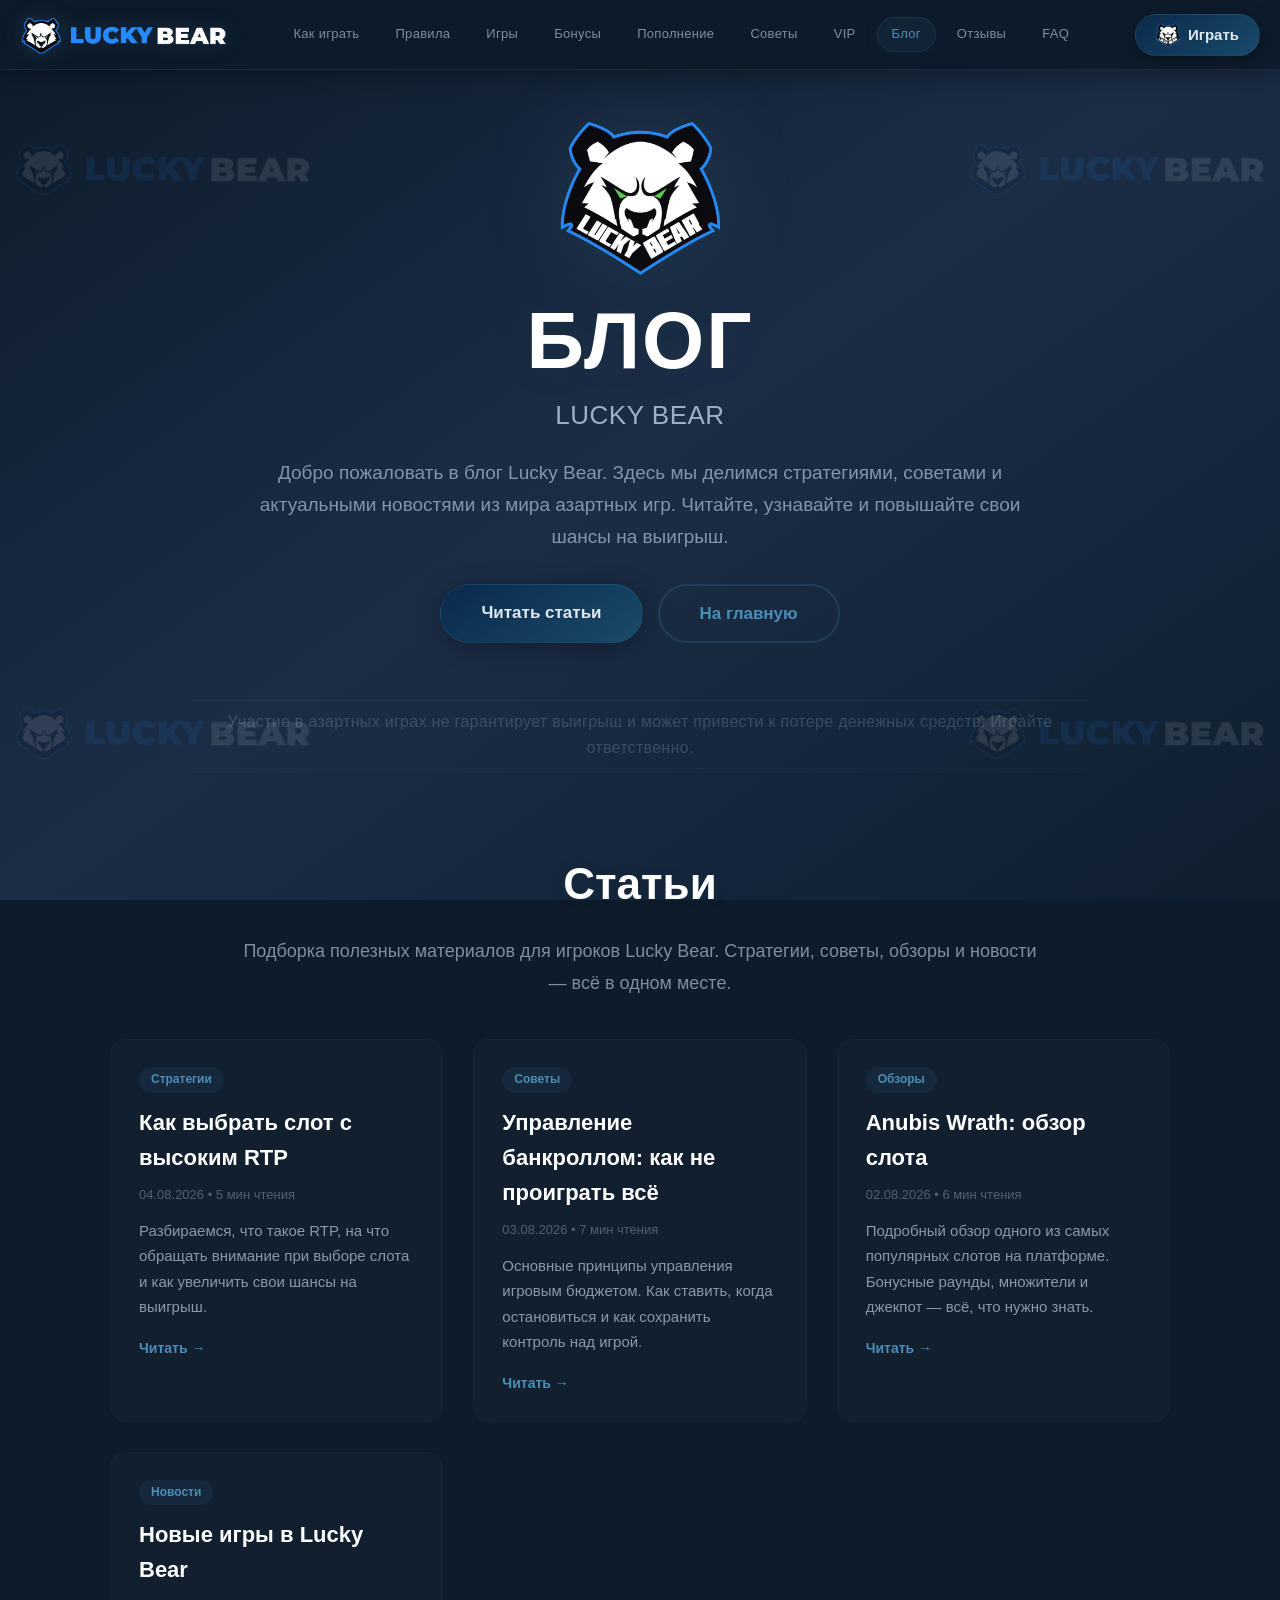
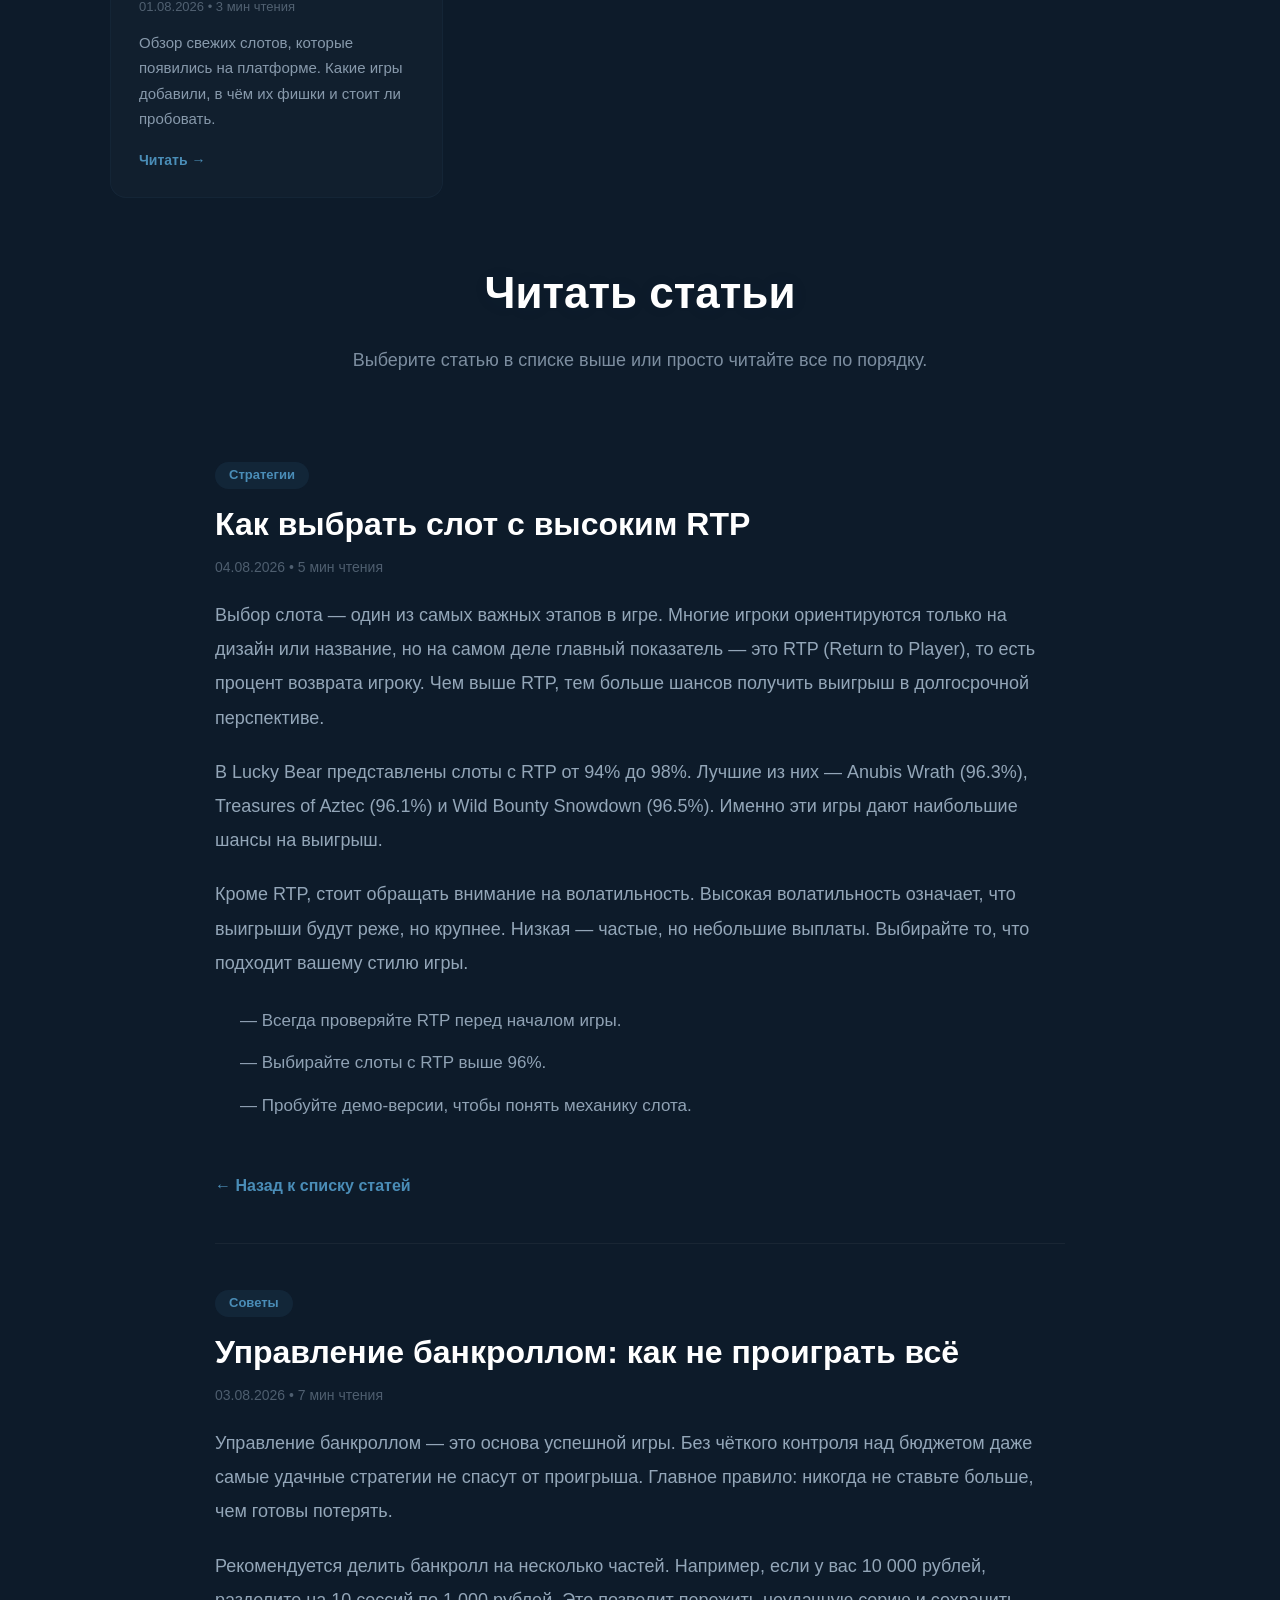
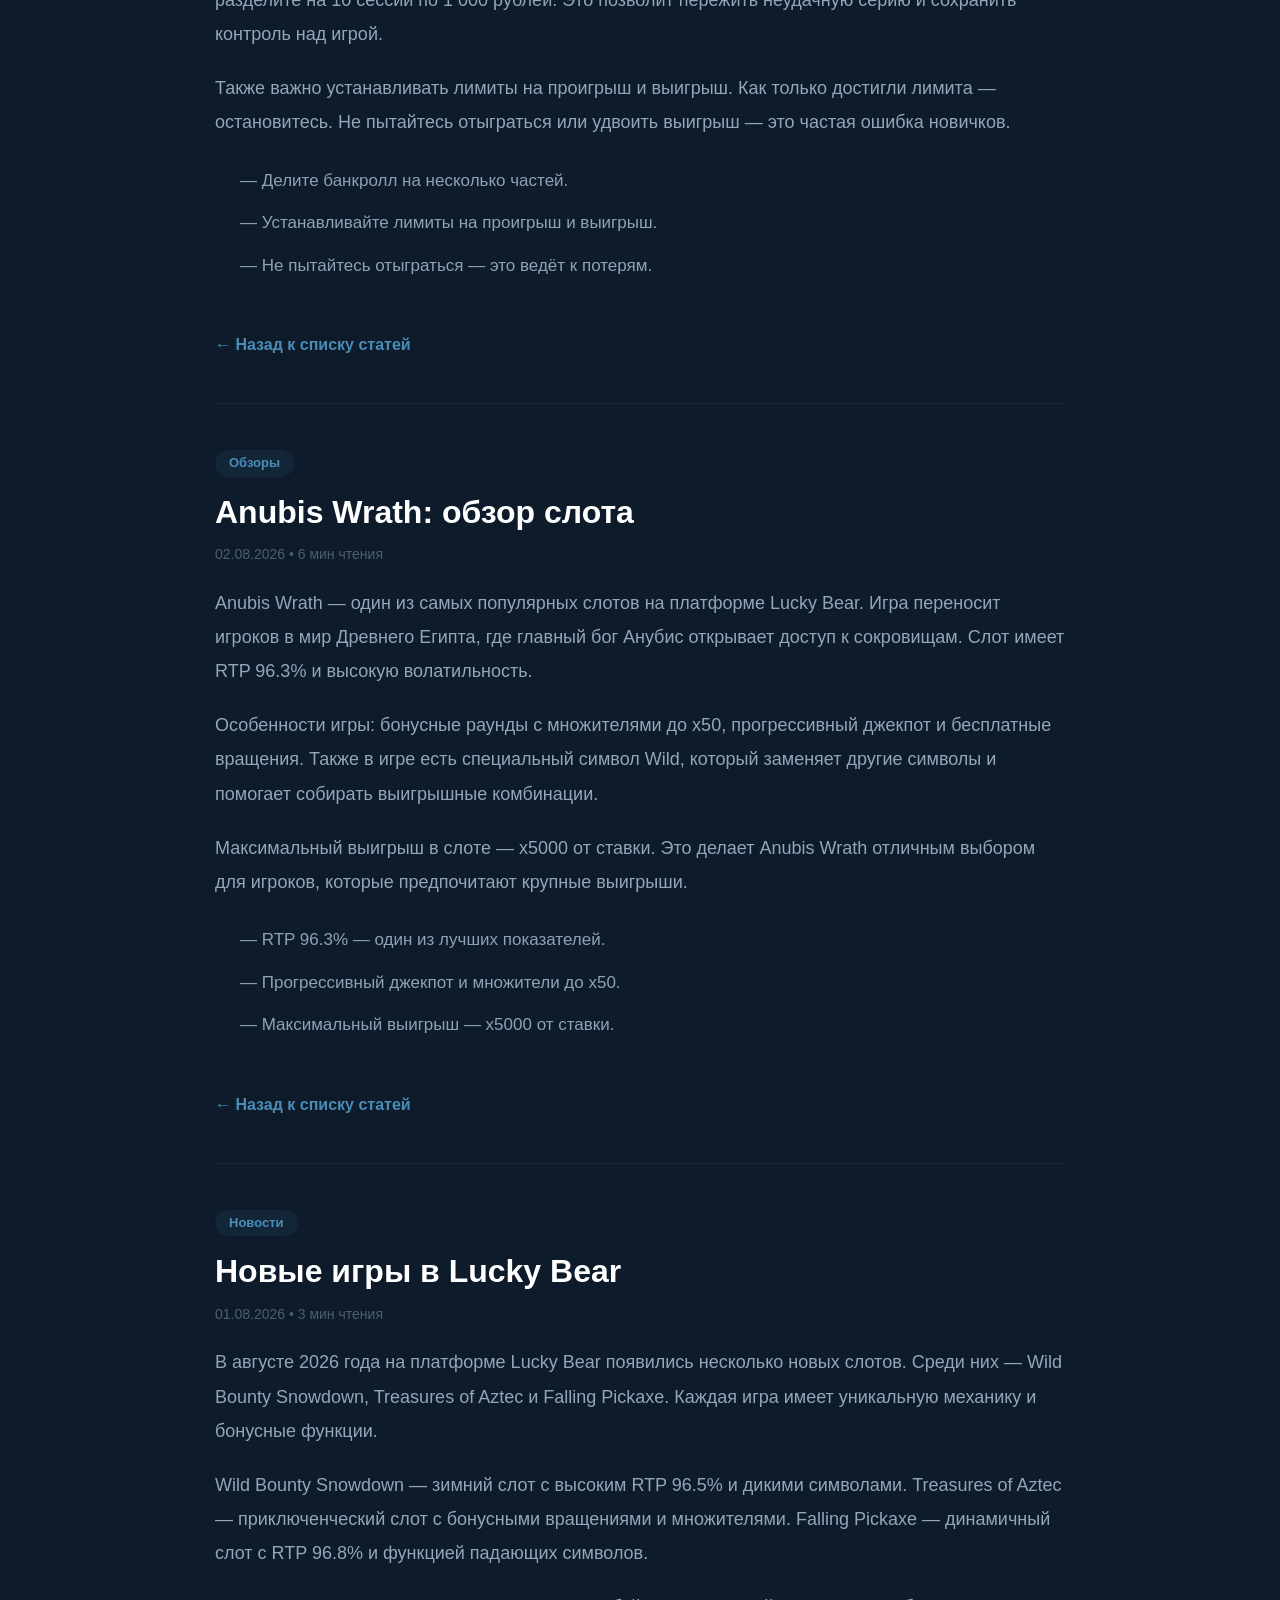
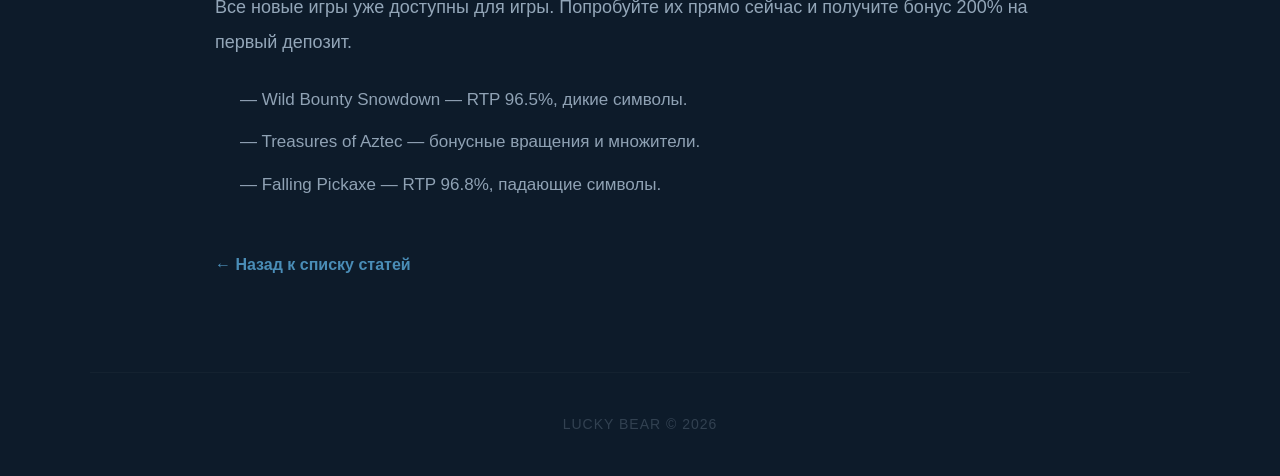
==== commit 116e144d: "Update blog.html" ====
--- a/blog.html
+++ b/blog.html
@@ -8,7 +8,31 @@
     <link rel="canonical" href="https://lucky-bear-game.ru/blog.html" />
     <link rel="icon" type="image/png" href="/images/logo.png">
     <link rel="stylesheet" href="style.css">
-
+<!DOCTYPE html>
+<html lang="ru">
+
+<head>
+    <link rel="icon" type="image/png" href="/images/logo.png">
+    <meta http-equiv="Content-Type" content="text/html; charset=UTF-8">
+    <meta charset="UTF-8">
+    <meta name="viewport" content="width=device-width, initial-scale=1.0">
+<!-- Yandex.Metrika counter -->
+<script type="text/javascript">
+    (function(m,e,t,r,i,k,a){
+        m[i]=m[i]||function(){(m[i].a=m[i].a||[]).push(arguments)};
+        m[i].l=1*new Date();
+        for (var j = 0; j < document.scripts.length; j++) {if (document.scripts[j].src === r) { return; }}
+        k=e.createElement(t),a=e.getElementsByTagName(t)[0],k.async=1,k.src=r,a.parentNode.insertBefore(k,a)
+    })(window, document,'script','https://mc.yandex.ru/metrika/tag.js?id=111608732', 'ym');
+
+    ym(111608732, 'init', {ssr:true, webvisor:true, clickmap:true, ecommerce:"dataLayer", referrer: document.referrer, url: location.href, accurateTrackBounce:true, trackLinks:true});
+</script>
+<noscript><div><img src="https://mc.yandex.ru/watch/111608732" style="position:absolute; left:-9999px;" alt="" /></div></noscript>
+<!-- /Yandex.Metrika counter -->
+    <title>Как играть в Lucky Bear — пошаговая инструкция для новичков</title>
+    <meta name="description" content="Lucky Bear: пошаговая инструкция для начинающих — регистрация, пополнение, выбор игры, начало игры и вывод выигрыша. Начни играть легко!" />
+    <link rel="canonical" href="https://lucky-bear-game.ru/how-to-play.html" />
+    <link rel="stylesheet" href="style.css">
     <script type="text/javascript">
         (function(m,e,t,r,i,k,a){
             m[i]=m[i]||function(){(m[i].a=m[i].a||[]).push(arguments)};
